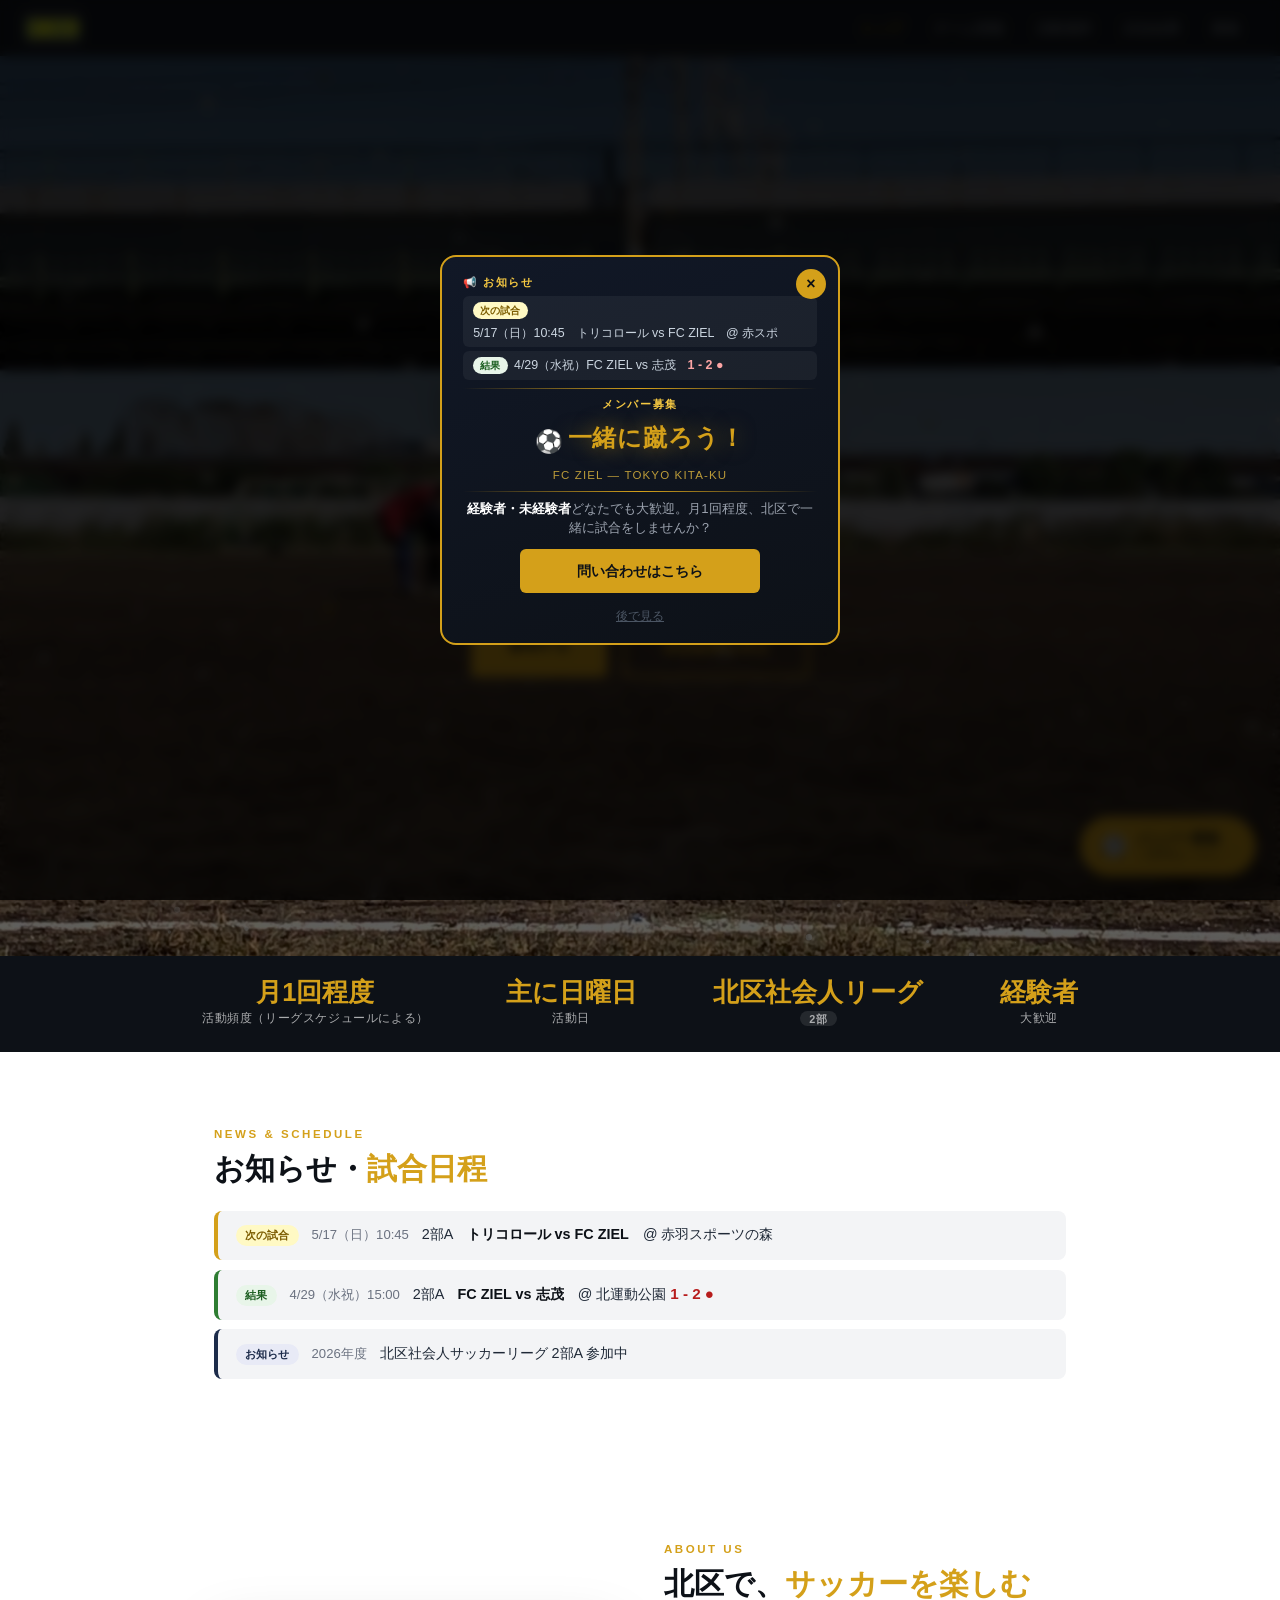
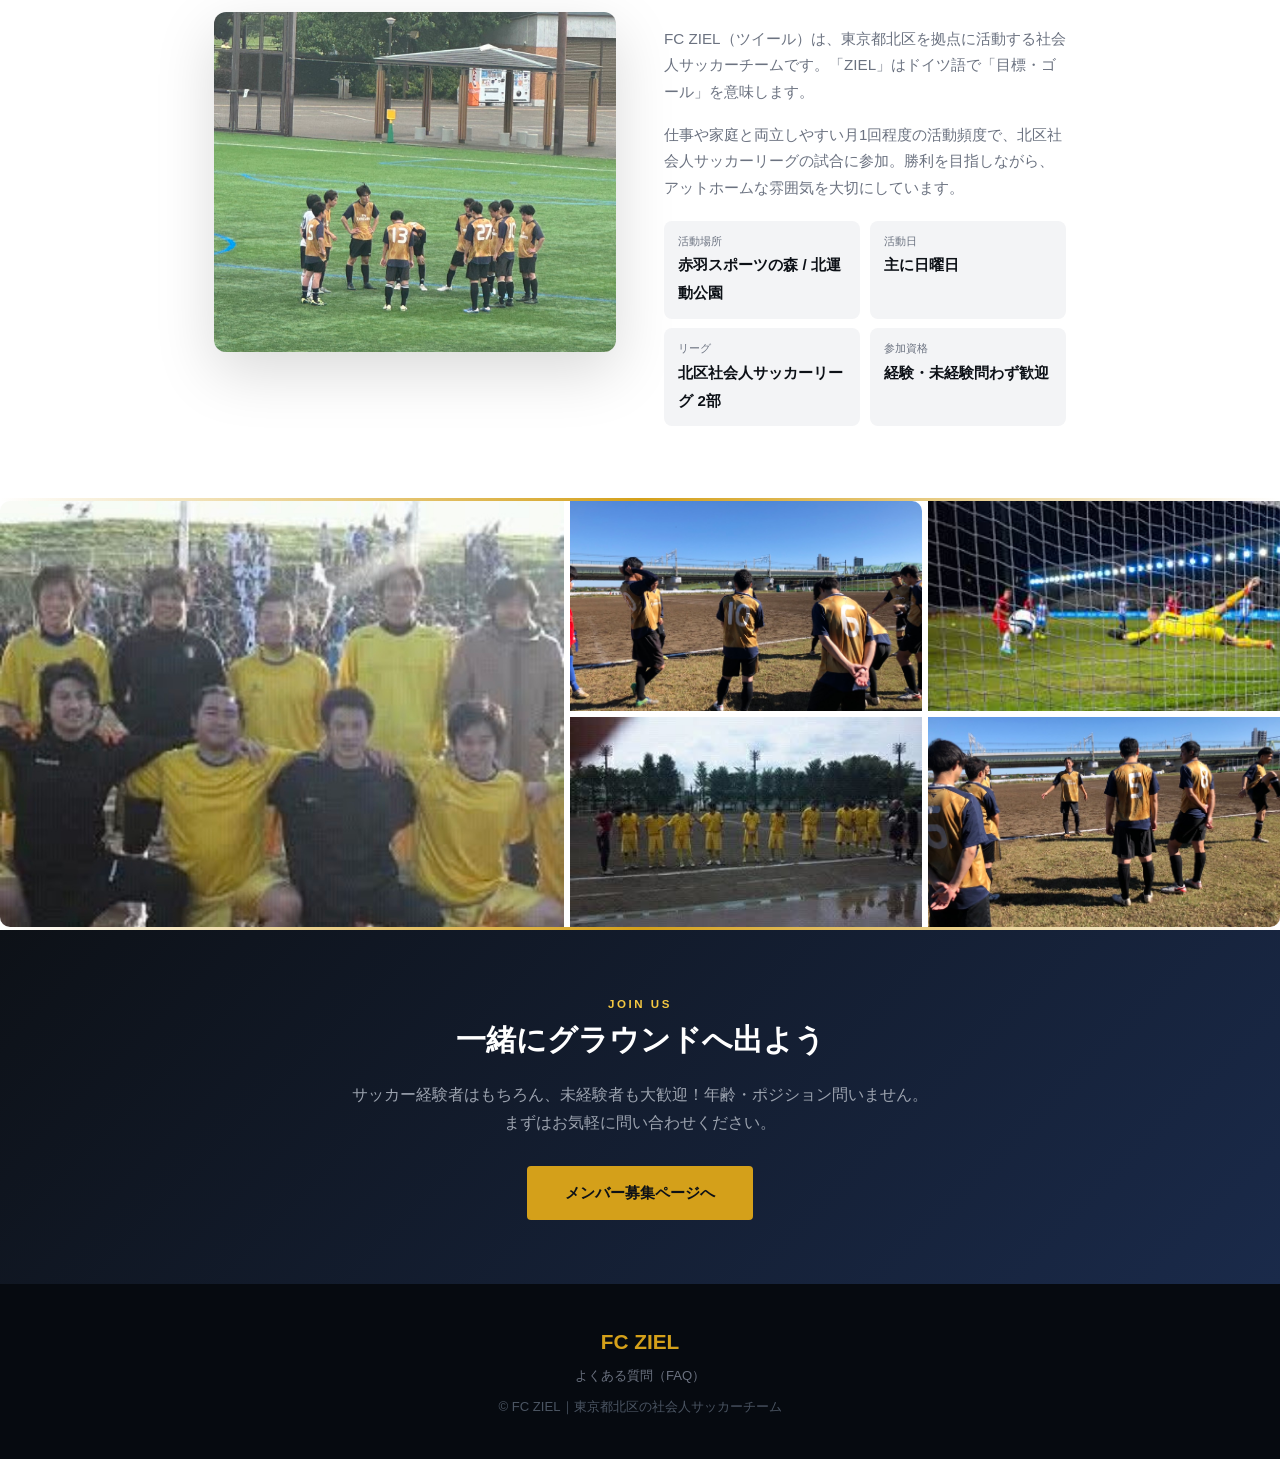
==== index.html @ bceff061 "a" ====
<!DOCTYPE html>
<html lang="ja">
<head>
  <meta charset="UTF-8">
  <meta name="viewport" content="width=device-width, initial-scale=1.0">
  <title>FC ZIEL（ツイール）｜東京都北区の社会人サッカーチーム</title>
  <meta name="description" content="東京都北区の社会人サッカーチームFC ZIEL（ツイール）。未経験者・初心者歓迎。北区社会人サッカーリーグ参加。赤羽・北区エリアで月1回程度（日曜）活動。メンバー随時募集中！">
  <meta name="keywords" content="社会人サッカー,北区,東京,FC ZIEL,ツイール,赤羽,サッカーチーム,メンバー募集,北区社会人リーグ,未経験者歓迎,初心者,サッカー北区">
  <meta property="og:title" content="FC ZIEL｜東京都北区の社会人サッカーチーム・メンバー募集">
  <meta property="og:description" content="未経験者・初心者歓迎！北区で月1回サッカー。見学だけでもOK。">
  <meta property="og:type" content="website">
  <link rel="icon" type="image/svg+xml" href="favicon.svg">
  <link rel="stylesheet" href="style.css">
  <script type="application/ld+json">
  {
    "@context": "https://schema.org",
    "@type": "SportsOrganization",
    "name": "FC ZIEL",
    "alternateName": "ツイール",
    "sport": "Soccer",
    "areaServed": { "@type": "Place", "name": "東京都北区" }
  }
  </script>
  <!-- Google Analytics -->
  <script async src="https://www.googletagmanager.com/gtag/js?id=G-9GGPW8HF98"></script>
  <script>
    window.dataLayer = window.dataLayer || [];
    function gtag(){dataLayer.push(arguments);}
    gtag('js', new Date());
    gtag('config', 'G-9GGPW8HF98');
  </script></head>
<body>

  <!-- Navigation -->
  <nav class="nav">
    <a href="index.html" class="nav-logo"><img src="images/IMG_0385.jpeg" alt="FC ZIEL"></a>
    <div class="nav-links">
      <a href="index.html" class="active">トップ</a>
      <a href="about.html">チーム情報</a>
      <a href="location.html">活動場所</a>
      <a href="results.html">試合結果</a>
      <a href="join.html">募集</a>
    </div>
  </nav>

  <!-- Hero -->
  <section class="hero" style="background-image: url('images/IMG_0833.jpeg')">
    <canvas id="starfield"></canvas>
    <div class="hero-body">
      <p class="hero-ja">TOKYO KITA-KU NO SOCCER CLUB</p>
      <h1 class="hero-en">FC ZIEL</h1>
      <p class="hero-tagline">東京都北区で試合をメインに活動する、<br>アットホームな社会人サッカーチーム</p>
      <span class="hero-badge">⚽ メンバー随時募集中</span>
      <div class="hero-btns">
        <a href="join.html" class="btn btn-gold">参加する</a>
        <a href="results.html" class="btn btn-outline">試合結果を見る</a>
      </div>
    </div>
  </section>

  <!-- Stats bar -->
  <div class="stats-bar">
    <div class="stat">
      <span class="stat-num">月1回程度</span>
      <span class="stat-label">活動頻度（リーグスケジュールによる）</span>
    </div>
    <div class="stat">
      <span class="stat-num">主に日曜日</span>
      <span class="stat-label">活動日</span>
    </div>
    <div class="stat">
      <span class="stat-num">北区社会人リーグ</span>
      <span class="stat-label"><span style="background:rgba(255,255,255,0.15);color:#fff;padding:0.1rem 0.6rem;border-radius:2rem;font-size:0.68rem;font-weight:700;letter-spacing:0.05em">2部</span></span>
    </div>
    <div class="stat">
      <span class="stat-num">経験者</span>
      <span class="stat-label">大歓迎</span>
    </div>
  </div>

  <!-- お知らせ -->
  <section>
    <div class="container">
      <span class="section-eyebrow">News &amp; Schedule</span>
      <h2 class="section-title">お知らせ・<span>試合日程</span></h2>
      <div class="news-list">
        <!-- NEWS_INSERT -->

        <!-- NEXT_MATCH_START -->
        <div class="news-item news-upcoming">
          <span class="news-tag tag-upcoming">次の試合</span>
          <span class="news-date">5/17（日）10:45</span>
          <span class="news-body">2部A　<strong>トリコロール vs FC ZIEL</strong>　@ 赤羽スポーツの森</span>
        </div>
        <!-- NEXT_MATCH_END -->

        <div class="news-item news-result">
          <span class="news-tag tag-result">結果</span>
          <span class="news-date">4/29（水祝）15:00</span>
          <span class="news-body">2部A　<strong>FC ZIEL vs 志茂</strong>　@ 北運動公園
            <span class="news-score loss">1 - 2 ●</span>
          </span>
        </div>

        <div class="news-item news-info">
          <span class="news-tag tag-info">お知らせ</span>
          <span class="news-date">2026年度</span>
          <span class="news-body">北区社会人サッカーリーグ 2部A 参加中</span>
        </div>

      </div>
    </div>
  </section>

  <!-- About -->
  <section>
    <div class="container">
      <div class="about-grid">
        <div class="about-img">
          <img src="images/IMG_0831.jpeg" alt="FC ZIELチームミーティング">
        </div>
        <div class="about-text">
          <span class="section-eyebrow">About Us</span>
          <h2 class="section-title">北区で、<span>サッカーを楽しむ</span></h2>
          <p>FC ZIEL（ツイール）は、東京都北区を拠点に活動する社会人サッカーチームです。「ZIEL」はドイツ語で「目標・ゴール」を意味します。</p>
          <p>仕事や家庭と両立しやすい月1回程度の活動頻度で、北区社会人サッカーリーグの試合に参加。勝利を目指しながら、アットホームな雰囲気を大切にしています。</p>
          <div class="detail-grid">
            <div class="detail-item">
              <em>活動場所</em>
              <strong>赤羽スポーツの森 / 北運動公園</strong>
            </div>
            <div class="detail-item">
              <em>活動日</em>
              <strong>主に日曜日</strong>
            </div>
            <div class="detail-item">
              <em>リーグ</em>
              <strong>北区社会人サッカーリーグ 2部</strong>
            </div>
            <div class="detail-item">
              <em>参加資格</em><strong>経験・未経験問わず歓迎</strong>
            </div>
          </div>
        </div>
      </div>
    </div>
  </section>

  <!-- Photo grid -->
  <div class="gold-line"></div>
  <div class="photo-grid">
    <img src="images/IMG_0383.jpeg"       class="photo-featured" alt="FC ZIELチーム集合写真">
    <img src="images/IMG_0834.jpeg"       alt="ウォームアップ">
    <img src="images/photo_goal.jpg"      alt="ゴールシーン">
    <img src="images/IMG_0382.jpeg"       alt="試合前の整列">
    <img src="images/IMG_0835.jpeg"       alt="チーム円陣">
  </div>
  <div class="gold-line"></div>

  <!-- Join CTA -->
  <div class="cta-banner">
    <span class="section-eyebrow">Join Us</span>
    <h2 class="section-title">一緒にグラウンドへ出よう</h2>
    <p>サッカー経験者はもちろん、未経験者も大歓迎！年齢・ポジション問いません。<br>まずはお気軽に問い合わせください。</p>
    <a href="join.html" class="btn btn-gold">メンバー募集ページへ</a>
  </div>

  <!-- Recruit Popup -->
  <div class="popup-overlay" id="recruitPopup">
    <div class="popup-modal">
      <button class="popup-close" onclick="closePopup()" aria-label="閉じる">×</button>

      <!-- お知らせ -->
      <div class="popup-section">
        <span class="popup-section-label">📢 お知らせ</span>
        <div class="popup-news">
          <!-- POPUP_UPCOMING_START -->
          <div class="popup-news-item">
            <span class="popup-news-tag tag-upcoming">次の試合</span>
            <span>5/17（日）10:45　トリコロール vs FC ZIEL　@ 赤スポ</span>
          </div>
          <!-- POPUP_UPCOMING_END -->
          <!-- POPUP_RESULT_START -->
          <div class="popup-news-item">
            <span class="popup-news-tag tag-result">結果</span>
            <span>4/29（水祝）FC ZIEL vs 志茂　<span class="loss">1 - 2 ●</span></span>
          </div>
          <!-- POPUP_RESULT_END -->
        </div>
      </div>

      <div class="popup-divider"></div>

      <!-- メンバー募集 -->
      <span class="popup-recruit-label">メンバー募集</span>
      <p class="popup-title-line"><span class="popup-ball">⚽</span><span class="popup-title">一緒に蹴ろう！</span></p>
      <p class="popup-sub">FC ZIEL — TOKYO KITA-KU</p>
      <div class="popup-divider"></div>
      <p class="popup-text"><strong>経験者・未経験者</strong>どなたでも大歓迎。月1回程度、北区で一緒に試合をしませんか？</p>
      <a href="join.html" class="popup-btn">問い合わせはこちら</a>
      <button class="popup-later" onclick="closePopup()">後で見る</button>
    </div>
  </div>

  <!-- Floating CTA -->
  <a href="join.html" class="float-cta">
    <span class="float-cta-icon">⚽</span>
    <div class="float-cta-inner">
      <span>メンバー募集</span>
      <small>ご質問はこちら →</small>
    </div>
  </a>

  <script src="stars.js"></script>
  <script>
    function closePopup() {
      document.getElementById('recruitPopup').classList.remove('active');
      sessionStorage.setItem('popupDone', '1');
    }
    window.addEventListener('DOMContentLoaded', function() {
      if (!sessionStorage.getItem('popupDone')) {
        setTimeout(function() {
          document.getElementById('recruitPopup').classList.add('active');
        }, 900);
      }
    });
  </script>
  <footer>
    <span class="footer-logo">FC ZIEL</span>
    <p style="margin-bottom:0.5rem"><a href="faq.html" style="color:#6B7280;text-decoration:none;font-size:0.82rem">よくある質問（FAQ）</a></p>
    <p>© FC ZIEL｜東京都北区の社会人サッカーチーム</p>
  </footer>

</body>
</html>
---- style.css ----
:root {
  --gold:    #D4A01A;
  --gold-lt: #F5C842;
  --dark:    #0D1117;
  --navy:    #1C2B4A;
  --gray:    #F3F4F6;
  --text:    #1F2937;
  --muted:   #6B7280;
  --white:   #FFFFFF;
}

*, *::before, *::after { box-sizing: border-box; margin: 0; padding: 0; }

html { scroll-behavior: smooth; }

body {
  font-family: "Hiragino Kaku Gothic ProN", "Meiryo", "Yu Gothic", sans-serif;
  color: var(--text);
  background: var(--white);
  line-height: 1.75;
}

/* ── Navigation ── */
.nav {
  position: sticky; top: 0; z-index: 200;
  background: rgba(13,17,23,0.96);
  backdrop-filter: blur(10px);
  display: flex; align-items: center; justify-content: space-between;
  padding: 0 1.5rem; height: 56px;
}
.nav-logo {
  color: var(--gold); font-size: 1.25rem; font-weight: 900;
  letter-spacing: 0.06em; text-decoration: none;
  display: flex; align-items: center;
}
.nav-logo img {
  height: 36px; width: auto; border-radius: 4px;
  display: block; object-fit: contain;
}
.nav-links { display: flex; }
.nav-links a {
  color: #9CA3AF; text-decoration: none;
  padding: 0 1rem; font-size: 0.88rem; line-height: 56px;
  transition: color 0.2s;
}
.nav-links a:hover,
.nav-links a.active { color: var(--gold); }

/* ── Hero (full) ── */
.hero {
  position: relative;
  background-size: cover; background-position: center;
  min-height: 100vh;
  display: flex; align-items: center; justify-content: center; text-align: center;
  padding: 3rem 1.5rem 4rem;
}
.hero::before {
  content: ""; position: absolute; inset: 0;
  background: linear-gradient(180deg, rgba(0,0,0,0.55) 0%, rgba(0,0,0,0.35) 60%, rgba(0,0,0,0.65) 100%);
}
.hero-body { position: relative; z-index: 1; }
.hero-en {
  font-size: 5.5rem; font-weight: 900; color: var(--gold);
  letter-spacing: 0.1em; line-height: 1;
  text-shadow: 0 4px 32px rgba(0,0,0,0.6);
}
.hero-ja {
  font-size: 0.9rem; color: rgba(255,255,255,0.8);
  letter-spacing: 0.25em; margin: 0.5rem 0 1rem;
}
.hero-tagline {
  font-size: 1.25rem; color: #fff;
  max-width: 480px; margin: 0 auto 1.8rem;
  text-shadow: 0 2px 8px rgba(0,0,0,0.5);
}
.hero-badge {
  display: inline-block; background: var(--gold); color: var(--dark);
  font-weight: 700; padding: 0.45rem 1.6rem;
  border-radius: 2rem; font-size: 0.9rem;
}
.hero-btns { margin-top: 1.5rem; display: flex; gap: 1rem; justify-content: center; flex-wrap: wrap; }

/* ── Hero (small — inner pages) ── */
.hero-sm {
  min-height: 38vh; padding-top: 2rem;
}
.hero-sm .hero-en { font-size: 2.8rem; }
.hero-sm .hero-tagline { font-size: 0.95rem; }

/* ── Stats bar ── */
.stats-bar {
  background: var(--dark); color: #fff;
  display: flex; flex-wrap: wrap; justify-content: center;
}
.stat { padding: 1.4rem 2.4rem; text-align: center; }
.stat-num { font-size: 1.6rem; font-weight: 900; color: var(--gold); display: block; line-height: 1.1; }
.stat-label { font-size: 0.75rem; opacity: 0.65; letter-spacing: 0.05em; margin-top: 0.1rem; display: block; }
.stat-label-gold { color: var(--gold); opacity: 1; }

/* ── Layout ── */
.container { max-width: 900px; margin: 0 auto; padding: 0 1.5rem; }
section { padding: 4.5rem 0; }

/* ── Section labels ── */
.section-eyebrow {
  font-size: 0.72rem; letter-spacing: 0.22em; text-transform: uppercase;
  color: var(--gold); font-weight: 700; display: block; margin-bottom: 0.4rem;
}
.section-title {
  font-size: 1.9rem; font-weight: 900; color: var(--dark);
  line-height: 1.2; margin-bottom: 1.5rem;
}
.section-title span { color: var(--gold); }

/* ── About split ── */
.about-grid { display: grid; grid-template-columns: 1fr 1fr; gap: 3rem; align-items: center; }
.about-img { border-radius: 12px; overflow: hidden; box-shadow: 0 20px 60px rgba(0,0,0,0.15); }
.about-img img { width: 100%; height: 340px; object-fit: cover; display: block; }
.about-text p { color: var(--muted); margin-bottom: 1rem; font-size: 0.95rem; }

.detail-grid { display: grid; grid-template-columns: 1fr 1fr; gap: 0.6rem; margin-top: 1.2rem; }
.detail-item {
  background: var(--gray); padding: 0.7rem 0.9rem; border-radius: 8px;
}
.detail-item em { font-style: normal; font-size: 0.7rem; color: var(--muted); display: block; }
.detail-item strong { font-size: 0.95rem; color: var(--dark); }

/* ── Photo strip ── */
.photo-strip { display: grid; grid-template-columns: repeat(3, 1fr); gap: 6px; }
.photo-strip img { width: 100%; height: 230px; object-fit: cover; display: block; }
.photo-strip img:first-child { border-radius: 10px 0 0 10px; }
.photo-strip img:last-child  { border-radius: 0 10px 10px 0; }

/* ── Photo grid (featured layout) ── */
.photo-grid {
  display: grid;
  grid-template-columns: 1.6fr 1fr 1fr;
  grid-template-rows: 210px 210px;
  gap: 6px;
}
.photo-grid img { width: 100%; height: 100%; object-fit: cover; display: block; }
.photo-grid .photo-featured { grid-row: 1 / 3; border-radius: 10px 0 0 10px; }
.photo-grid img:nth-child(2) { border-radius: 0 10px 0 0; }
.photo-grid img:nth-child(4) { border-radius: 0; }
.photo-grid img:nth-child(3) { border-radius: 0 0 0 0; }
.photo-grid img:last-child   { border-radius: 0 0 10px 0; }

@media (max-width:640px) {
  .photo-grid { grid-template-columns: 1fr 1fr; grid-template-rows: 150px 150px 150px; }
  .photo-grid .photo-featured { grid-row: auto; border-radius: 10px 0 0 0; }
  .photo-grid img:nth-child(2) { border-radius: 0 10px 0 0; }
  .photo-grid img:nth-child(3) { border-radius: 0; }
  .photo-grid img:nth-child(4) { border-radius: 0 0 0 10px; }
  .photo-grid img:last-child   { border-radius: 0 0 10px 0; }
}

/* ── Dark section ── */
.section-dark { background: var(--dark); }
.section-dark .section-eyebrow { color: var(--gold-lt); }
.section-dark .section-title  { color: #fff; }
.section-dark p { color: #9CA3AF; }

/* ── Cards ── */
.cards { display: grid; grid-template-columns: repeat(auto-fit, minmax(230px, 1fr)); gap: 1rem; }
.card {
  background: var(--gray); border-radius: 10px; padding: 1.4rem 1.5rem;
  border-top: 3px solid var(--gold);
}
.card h3 { font-size: 1rem; color: var(--dark); margin-bottom: 0.5rem; }
.card p  { font-size: 0.9rem; color: var(--muted); }

.card-dark { background: #1a2232; border-color: var(--gold); }
.card-dark h3 { color: var(--gold); }
.card-dark p  { color: #9CA3AF; }

/* ── Buttons ── */
.btn {
  display: inline-block; font-weight: 700; text-decoration: none;
  padding: 0.85rem 2.4rem; border-radius: 4px; font-size: 0.95rem;
  transition: all 0.2s; cursor: pointer;
}
.btn-gold { background: var(--gold); color: var(--dark); }
.btn-gold:hover { background: var(--gold-lt); transform: translateY(-1px); }
.btn-outline { border: 2px solid var(--gold); color: var(--gold); background: transparent; }
.btn-outline:hover { background: var(--gold); color: var(--dark); }
.btn-block { display: block; text-align: center; max-width: 280px; margin: 1.5rem auto 0; }

/* ── Checklist ── */
.checklist { list-style: none; }
.checklist li {
  padding: 0.65rem 0 0.65rem 2rem; position: relative;
  font-size: 0.95rem; border-bottom: 1px solid #E5E7EB; color: var(--text);
}
.checklist li:last-child { border-bottom: none; }
.checklist li::before { content: "✔"; color: var(--gold); font-weight: 900; position: absolute; left: 0; }

/* ── Match record table (試合記録) ── */
.match-table { width: 100%; border-collapse: collapse; margin-bottom: 1.5rem; }
.match-table th {
  background: var(--dark); color: var(--gold);
  padding: 0.7rem 0.8rem; font-size: 0.8rem; text-align: center;
}
.match-table td {
  padding: 0.7rem 0.8rem; border-bottom: 1px solid #E5E7EB;
  text-align: center; font-size: 0.88rem;
}
.match-table td:nth-child(2) { text-align: left; font-weight: 600; }
.match-table td:nth-child(3) { text-align: left; color: var(--muted); font-size: 0.82rem; }
.match-table tr:nth-child(even) td { background: var(--gray); }
.match-table .result-win  td { border-left: 4px solid #2E7D32; }
.match-table .result-loss td { border-left: 4px solid #C62828; }
.match-table .result-draw td { border-left: 4px solid #E65100; }
.match-table .result-upcoming td { border-left: 4px solid var(--gold); color: var(--muted); }
.match-score { font-weight: 700; font-size: 1rem; letter-spacing: 0.05em; }
.match-score.win  { color: #1B5E20; }
.match-score.loss { color: #C62828; }
.match-score.draw { color: #E65100; }
.match-badge {
  display: inline-block; font-size: 0.68rem; font-weight: 700;
  padding: 0.15rem 0.55rem; border-radius: 2rem;
}
.badge-win      { background: #E8F5E9; color: #1B5E20; }
.badge-loss     { background: #FFEBEE; color: #C62828; }
.badge-draw     { background: #FFF3E0; color: #E65100; }
.badge-upcoming { background: #FFF9C4; color: #7c5c00; }
.badge-up   { background: #E8F5E9; color: #1B5E20; }
.badge-down { background: #FFEBEE; color: #C62828; }

.season-block { margin-bottom: 3rem; }
.season-header {
  display: flex; align-items: center; gap: 1rem;
  margin-bottom: 1.2rem; padding-bottom: 0.5rem;
  border-bottom: 2px solid var(--gold);
}
.season-year {
  font-size: 1.4rem; font-weight: 900; color: var(--dark);
}
.season-league { font-size: 0.82rem; color: var(--muted); }
.season-stats {
  display: flex; gap: 1rem; margin-left: auto; flex-wrap: wrap;
}
.season-stat { text-align: center; }
.season-stat .s-num { font-size: 1.1rem; font-weight: 700; color: var(--gold); display: block; }
.season-stat .s-lbl { font-size: 0.68rem; color: var(--muted); }

@media (max-width: 640px) {
  .match-table td:nth-child(3) { display: none; }
  .season-stats { display: none; }
}

/* ── Results table ── */
.result-table { width: 100%; border-collapse: collapse; border-radius: 10px; overflow: hidden; }
.result-table th {
  background: var(--dark); color: var(--gold);
  padding: 0.85rem 0.8rem; font-size: 0.82rem; text-align: center;
}
.result-table td {
  padding: 0.85rem 0.8rem; text-align: center;
  border-bottom: 1px solid #E5E7EB; font-size: 0.9rem;
}
.result-table td:first-child { text-align: left; font-weight: 700; }
.result-table tr:nth-child(even) td { background: var(--gray); }
.result-table .top-row td { background: #FFF3CD !important; font-weight: 600; }

/* ── Map ── */
.map-wrap { margin-bottom: 2.5rem; }
.map-place-name {
  font-size: 1.1rem; font-weight: 700; color: var(--dark);
  margin-bottom: 0.2rem; display: flex; align-items: center; gap: 0.5rem;
}
.map-addr { font-size: 0.85rem; color: var(--muted); margin-bottom: 0.6rem; }
.map-wrap iframe { width: 100%; height: 300px; border: 0; border-radius: 10px; display: block; }
.map-link { display: inline-block; margin-top: 0.5rem; font-size: 0.85rem; color: var(--gold); text-decoration: none; }
.map-link:hover { text-decoration: underline; }

/* ── Note ── */
.note {
  background: #FFF9C4; border-left: 4px solid #D4A01A;
  padding: 0.8rem 1rem; font-size: 0.87rem; border-radius: 0 6px 6px 0;
  margin-top: 1.2rem; color: #5c4700;
}

/* ── CTA banner ── */
.cta-banner {
  background: linear-gradient(135deg, var(--dark) 0%, #1a2a4a 100%);
  text-align: center; padding: 4rem 1.5rem;
}
.cta-banner .section-eyebrow { color: var(--gold-lt); }
.cta-banner .section-title   { color: #fff; }
.cta-banner p { color: #9CA3AF; margin-bottom: 1.8rem; }

/* ── Footer ── */
footer {
  background: #060a10; color: #4B5563;
  text-align: center; padding: 2.5rem 1.5rem; font-size: 0.82rem;
}
.footer-logo { color: var(--gold); font-size: 1.3rem; font-weight: 900; display: block; margin-bottom: 0.3rem; }

/* ── Divider ── */
.gold-line { height: 3px; background: linear-gradient(90deg, transparent, var(--gold), transparent); }

/* ── Recruit Popup ── */
.popup-overlay {
  position: fixed; inset: 0; z-index: 20000;
  background: rgba(0,0,0,0.78);
  backdrop-filter: blur(6px);
  display: flex; align-items: center; justify-content: center;
  opacity: 0; visibility: hidden;
  transition: opacity 0.45s, visibility 0.45s;
}
.popup-overlay.active { opacity: 1; visibility: visible; }

.popup-modal {
  background: linear-gradient(160deg, #111827 0%, #0d1117 100%);
  border: 2px solid var(--gold);
  border-radius: 16px;
  padding: 1rem 1.3rem 0.9rem;
  max-width: 400px; width: 92%;
  text-align: center; position: relative;
  transform: scale(0.75) translateY(40px);
  transition: transform 0.5s cubic-bezier(0.175,0.885,0.32,1.275);
}
.popup-overlay.active .popup-modal {
  transform: scale(1) translateY(0);
  animation: popupGlow 2.8s 0.6s infinite;
}
@keyframes popupGlow {
  0%,100% { box-shadow: 0 0 40px rgba(212,160,26,0.25), 0 24px 60px rgba(0,0,0,0.6); }
  50%      { box-shadow: 0 0 90px rgba(212,160,26,0.55), 0 24px 60px rgba(0,0,0,0.6); }
}

.popup-close {
  position: absolute; top: 0.75rem; right: 0.75rem;
  background: var(--gold); color: var(--dark);
  border: none; cursor: pointer; font-weight: 900;
  width: 30px; height: 30px; border-radius: 50%;
  font-size: 1rem; line-height: 1;
  display: flex; align-items: center; justify-content: center;
  transition: background 0.2s, transform 0.2s;
  flex-shrink: 0;
}
.popup-close:hover { background: var(--gold-lt); transform: scale(1.15); }

.popup-ball {
  font-size: 1.4rem; display: inline; margin-right: 0.3rem;
  animation: popBounce 1.2s ease-in-out infinite;
  vertical-align: middle;
}
@keyframes popBounce {
  0%,100% { transform: translateY(0) scale(1); }
  50%      { transform: translateY(-8px) scale(1.08); }
}

.popup-title {
  font-size: 1.5rem; font-weight: 900; color: var(--gold);
  letter-spacing: 0.04em; margin-bottom: 0.1rem; display: inline;
  text-shadow: 0 0 20px rgba(212,160,26,0.5);
}
.popup-title-line { margin-bottom: 0.2rem; }
.popup-sub {
  font-size: 0.72rem; color: var(--gold-lt); letter-spacing: 0.1em;
  margin-bottom: 0.4rem; opacity: 0.75;
}
.popup-divider {
  height: 1px; background: linear-gradient(90deg,transparent,var(--gold),transparent);
  margin: 0.4rem 0;
}
.popup-text { color: #9CA3AF; font-size: 0.82rem; line-height: 1.5; margin-bottom: 0.7rem; }
.popup-text strong { color: #fff; }

.popup-btn {
  display: block; width: 100%; max-width: 240px;
  margin: 0 auto 0.5rem; padding: 0.6rem;
  background: var(--gold); color: var(--dark);
  font-weight: 700; border-radius: 6px;
  text-decoration: none; font-size: 0.88rem;
  transition: background 0.2s, transform 0.15s;
}
.popup-btn:hover { background: var(--gold-lt); transform: translateY(-2px); }

.popup-later {
  color: #4B5563; font-size: 0.72rem;
  cursor: pointer; text-decoration: underline;
  background: none; border: none; font-family: inherit;
  transition: color 0.2s;
}
.popup-later:hover { color: #9CA3AF; }

/* ── Popup お知らせセクション ── */
.popup-section { text-align: left; margin-bottom: 0.5rem; }
.popup-section-label {
  font-size: 0.68rem; font-weight: 700; color: var(--gold-lt);
  letter-spacing: 0.15em; text-transform: uppercase;
  display: block; margin-bottom: 0.3rem;
}
.popup-news { display: flex; flex-direction: column; gap: 0.25rem; }
.popup-news-item {
  background: rgba(255,255,255,0.05);
  border-radius: 6px; padding: 0.35rem 0.65rem;
  font-size: 0.78rem; color: #CBD5E0;
  display: flex; align-items: center; gap: 0.4rem; flex-wrap: wrap;
  line-height: 1.35;
}
.popup-news-tag {
  font-size: 0.62rem; font-weight: 700;
  padding: 0.1rem 0.45rem; border-radius: 2rem;
  white-space: nowrap; flex-shrink: 0;
}
.popup-news-item .loss { color: #FCA5A5; font-weight: 700; }
.popup-recruit-label {
  font-size: 0.68rem; font-weight: 700; color: var(--gold-lt);
  letter-spacing: 0.15em; text-transform: uppercase;
  display: block; margin-bottom: 0.2rem;
}

@media (max-width: 375px) {
  .popup-title { font-size: 1.4rem; }
  .popup-modal { padding: 1.2rem 1.2rem 1rem; }
}

/* ── Google Form embed ── */
.gform-wrap {
  border-radius: 12px; overflow: hidden;
  box-shadow: 0 4px 24px rgba(0,0,0,0.08);
  background: #fff; margin-top: 1rem;
}
.gform-wrap iframe {
  width: 100%; min-height: 620px;
  border: none; display: block;
}

/* ── News list ── */
.news-list { display: flex; flex-direction: column; gap: 0.6rem; margin-bottom: 1rem; }

.news-item {
  display: flex; align-items: baseline; gap: 0.8rem; flex-wrap: wrap;
  padding: 0.85rem 1.1rem; border-radius: 8px;
  border-left: 4px solid transparent; background: var(--gray);
  font-size: 0.9rem; line-height: 1.5;
}
.news-item.news-result   { border-color: #2E7D32; }
.news-item.news-upcoming { border-color: var(--gold); }
.news-item.news-info     { border-color: #1C2B4A; }

.news-tag {
  font-size: 0.7rem; font-weight: 700; padding: 0.15rem 0.6rem;
  border-radius: 2rem; white-space: nowrap; flex-shrink: 0;
}
.tag-result   { background: #E8F5E9; color: #1B5E20; }
.tag-upcoming { background: #FFF9C4; color: #7c5c00; }
.tag-info     { background: #E8EAF6; color: #1C2B4A; }

.news-date {
  font-size: 0.82rem; color: var(--muted);
  white-space: nowrap; flex-shrink: 0; font-variant-numeric: tabular-nums;
}
.news-body { color: var(--text); flex: 1; }
.news-body strong { color: var(--dark); }
.news-score {
  font-weight: 700; font-size: 0.95rem; color: var(--dark);
  white-space: nowrap;
}
.news-score.win  { color: #1B5E20; }
.news-score.loss { color: #B71C1C; }
.news-score.draw { color: #E65100; }

@media (max-width: 480px) {
  .news-item { gap: 0.5rem; padding: 0.75rem 0.9rem; }
  .news-date { font-size: 0.75rem; }
  .news-body { font-size: 0.85rem; }
}

/* ── Starfield canvas ── */
#starfield {
  position: absolute; inset: 0;
  width: 100%; height: 100%;
  z-index: 1; pointer-events: none;
}
.hero::before { z-index: 2; }
.hero-body    { z-index: 3; }

/* ── Floating CTA ── */
.float-cta {
  position: fixed; bottom: 1.5rem; right: 1.5rem; z-index: 9999;
  background: var(--gold); color: var(--dark);
  padding: 0.85rem 1.3rem; border-radius: 50px;
  font-weight: 700; text-decoration: none;
  display: flex; align-items: center; gap: 0.6rem;
  box-shadow: 0 6px 24px rgba(0,0,0,0.35);
  transform: translateX(150%);
  animation: ctaSlideIn 0.6s 1.5s cubic-bezier(0.175,0.885,0.32,1.275) forwards;
  transition: box-shadow 0.2s, transform 0.2s;
}
.float-cta:hover {
  box-shadow: 0 10px 36px rgba(212,160,26,0.6);
  transform: translateY(-3px);
}
.float-cta-icon { font-size: 1.3rem; line-height: 1; }
.float-cta-inner { display: flex; flex-direction: column; line-height: 1.3; }
.float-cta-inner span { font-size: 0.85rem; }
.float-cta-inner small { font-size: 0.72rem; opacity: 0.8; font-weight: 400; }
@keyframes ctaSlideIn {
  to { transform: translateX(0); }
}
@media (max-width: 640px) {
  .float-cta { bottom: 1rem; right: 1rem; padding: 0.7rem 1rem; }
  .float-cta-inner small { display: none; }
}

/* ── Responsive ── */
@media (max-width: 640px) {
  /* Nav */
  .nav { padding: 0 0.8rem; }
  .nav-logo { font-size: 1rem; }
  .nav-links { overflow-x: auto; flex-wrap: nowrap; -webkit-overflow-scrolling: touch; }
  .nav-links a { white-space: nowrap; padding: 0 0.55rem; font-size: 0.78rem; }

  /* Hero */
  .hero-en      { font-size: 2.8rem; letter-spacing: 0.06em; }
  .hero-tagline { font-size: 0.92rem; padding: 0 0.5rem; }
  .hero-ja      { font-size: 0.78rem; letter-spacing: 0.12em; overflow: hidden; text-overflow: ellipsis; white-space: nowrap; max-width: 100%; }
  .hero-btns    { flex-direction: column; align-items: center; gap: 0.7rem; }
  .hero-btns .btn { width: 100%; max-width: 220px; text-align: center; }
  .hero-sm .hero-en { font-size: 2rem; }

  /* Stats bar: 2列×2行 */
  .stats-bar { display: grid; grid-template-columns: 1fr 1fr; }
  .stat { padding: 1rem 0.6rem; }
  .stat-num { font-size: 1.1rem; }
  .stat-label { font-size: 0.68rem; }

  /* Layout */
  .about-grid { grid-template-columns: 1fr; }
  .about-img img { height: 240px; }
  .photo-strip { grid-template-columns: 1fr 1fr; }
  .photo-strip img:nth-child(3) { display: none; }
  .photo-strip img { height: 160px; }
  .photo-strip img:first-child { border-radius: 10px 0 0 10px; }
  .photo-strip img:nth-child(2) { border-radius: 0 10px 10px 0; }
  .detail-grid { grid-template-columns: 1fr 1fr; }
}

/* iPhone SE / 小型スマホ（375px以下） */
@media (max-width: 375px) {
  .nav-logo { font-size: 0.9rem; }
  .nav-links a { padding: 0 0.4rem; font-size: 0.72rem; }

  .hero { padding: 2rem 1rem 3rem; }
  .hero-en { font-size: 2.2rem; letter-spacing: 0.04em; }
  .hero-ja { font-size: 0.68rem; letter-spacing: 0.08em; }
  .hero-tagline { font-size: 0.82rem; }
  .hero-badge { font-size: 0.78rem; padding: 0.35rem 1rem; }
  .hero-sm .hero-en { font-size: 1.7rem; }

  .stat-num { font-size: 0.95rem; }
  .stat-label { font-size: 0.62rem; }

  .section-title { font-size: 1.4rem; }
  .detail-grid { grid-template-columns: 1fr; }
  .info-grid { grid-template-columns: 1fr 1fr; }

  .btn { padding: 0.7rem 1.4rem; font-size: 0.85rem; }
}
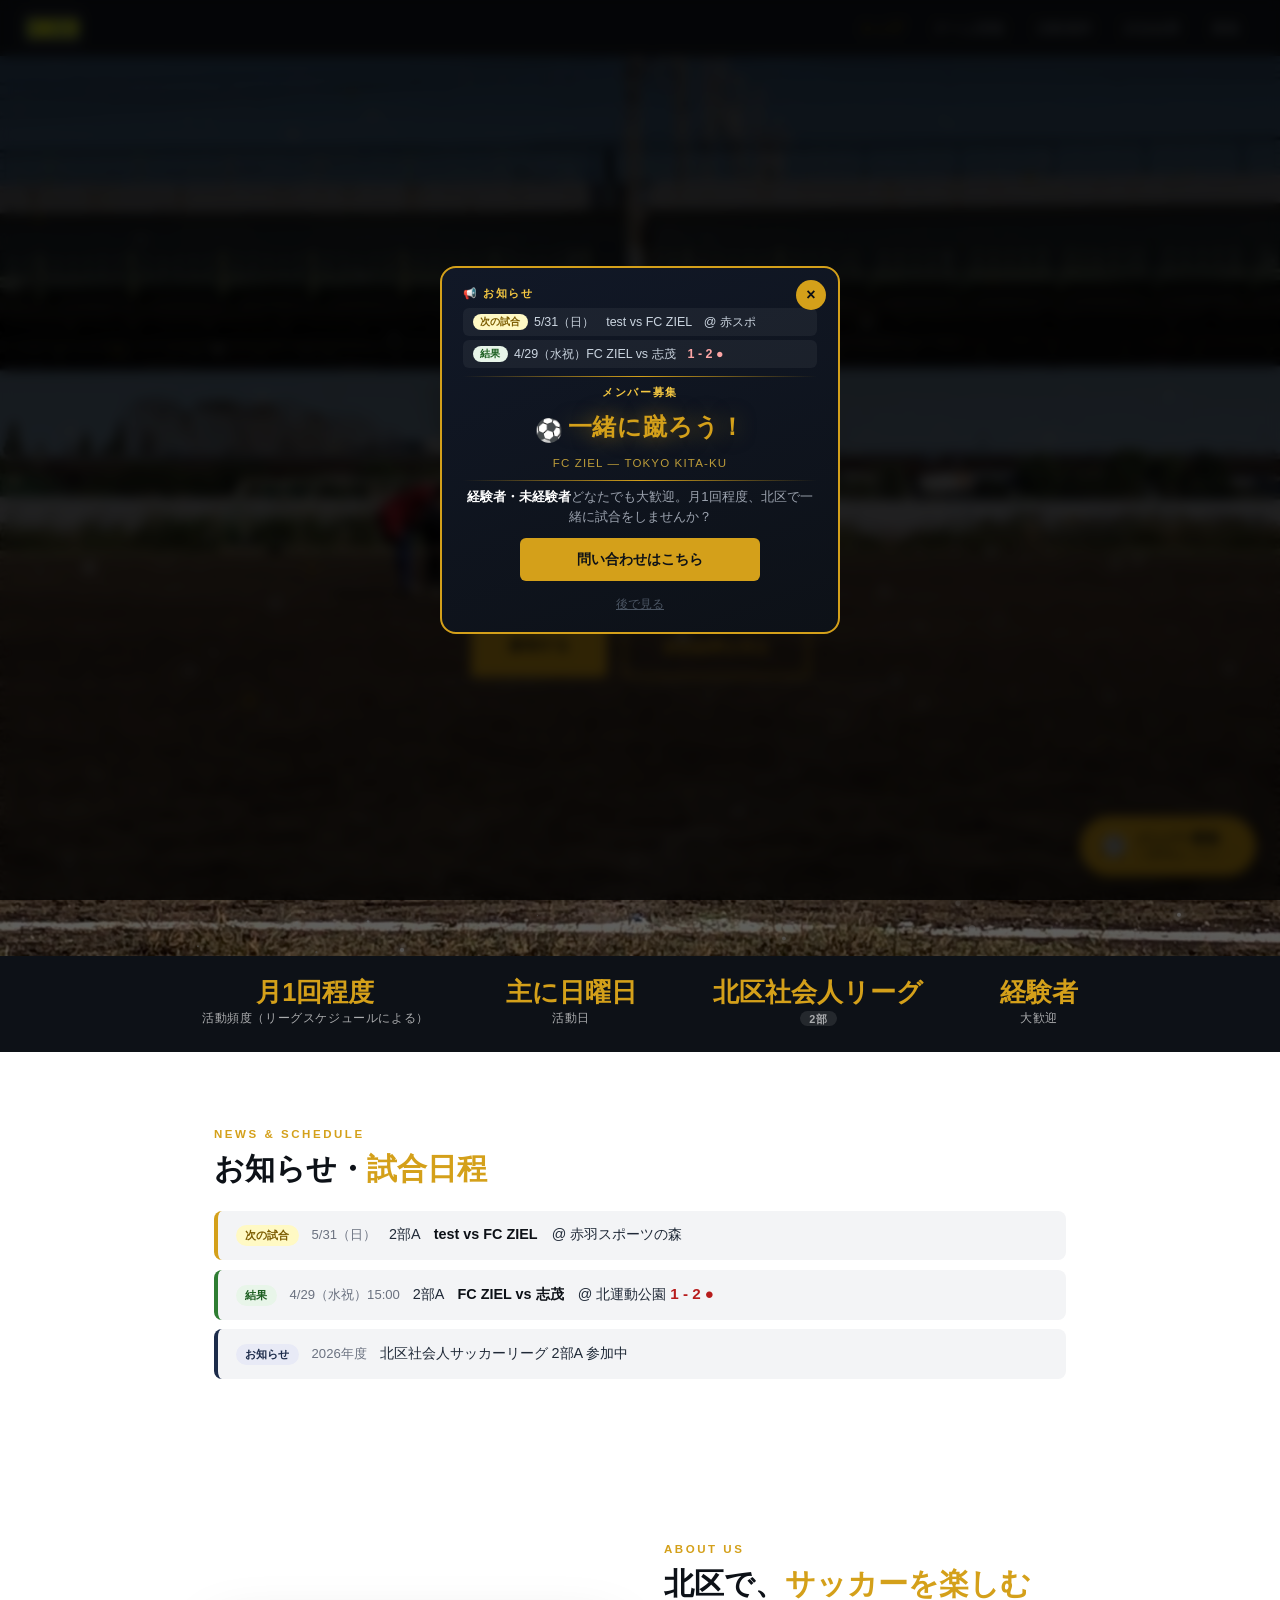
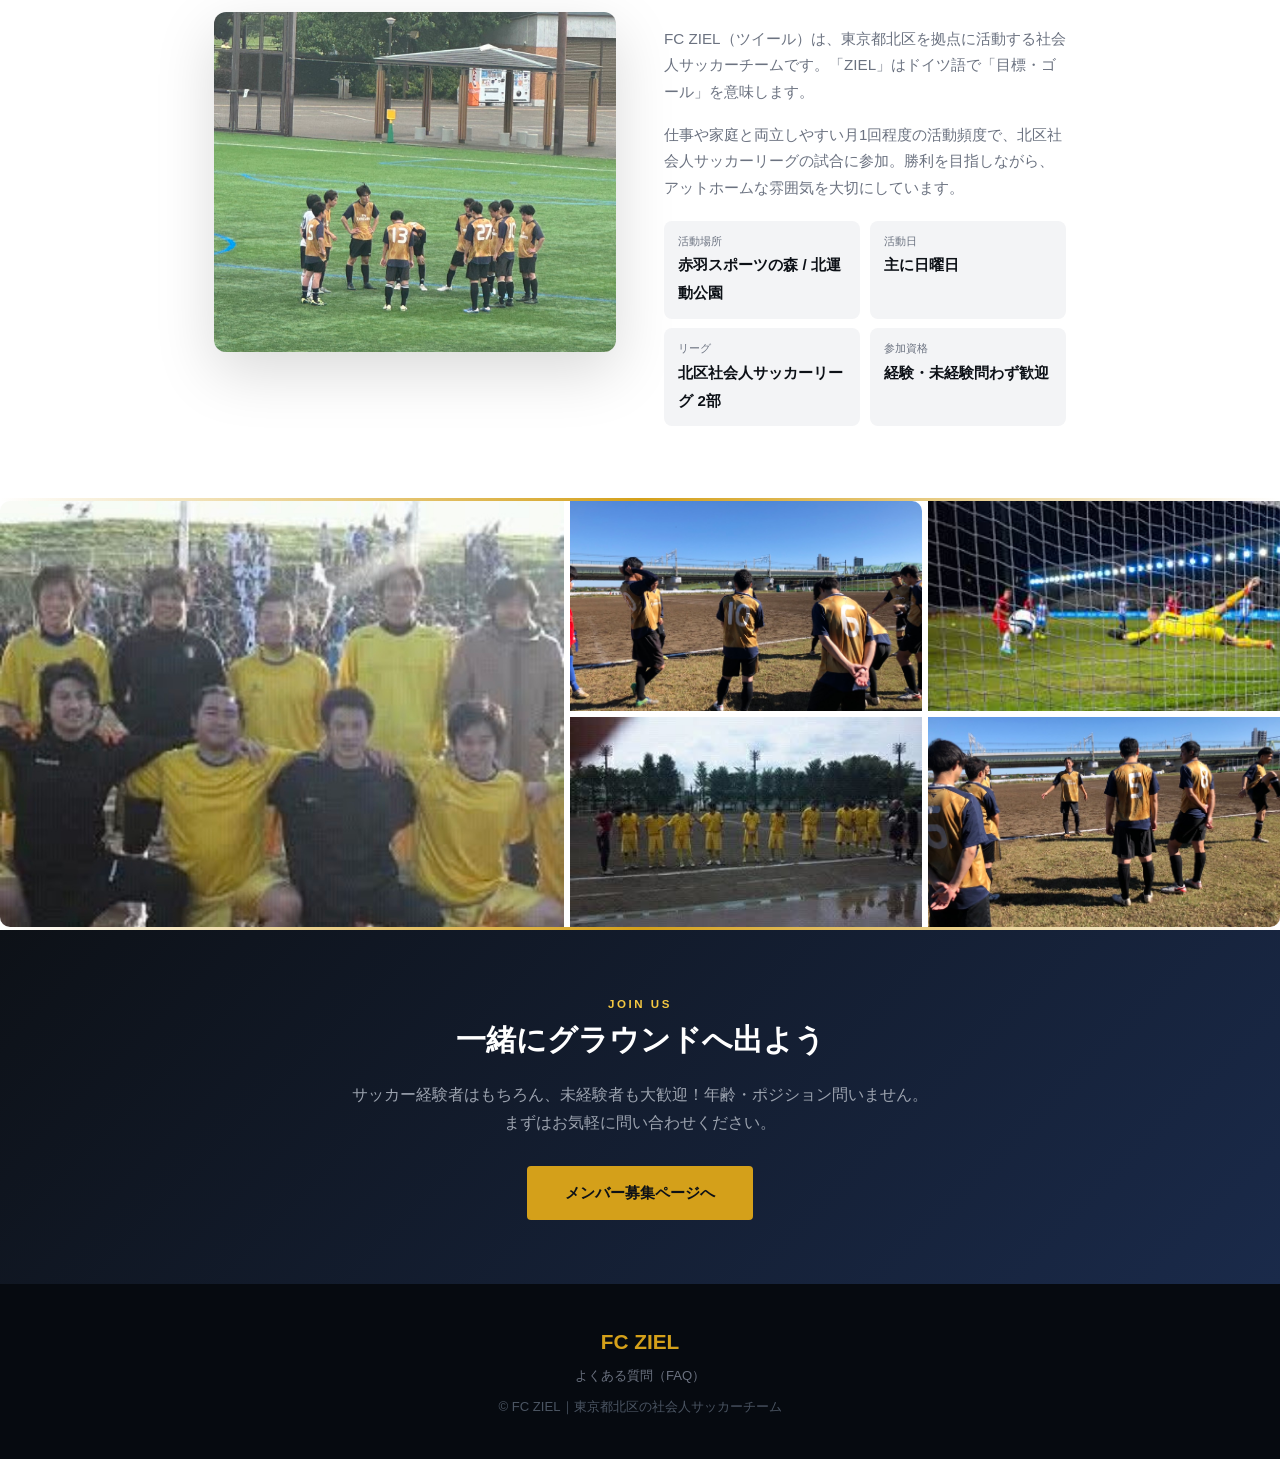
==== commit bf4a643f: "次の試合更新: 5/31（日） vs test" ====
--- a/index.html
+++ b/index.html
@@ -86,13 +86,13 @@
       <div class="news-list">
         <!-- NEWS_INSERT -->
 
-        <!-- NEXT_MATCH_START -->
-        <div class="news-item news-upcoming">
-          <span class="news-tag tag-upcoming">次の試合</span>
-          <span class="news-date">5/17（日）10:45</span>
-          <span class="news-body">2部A　<strong>トリコロール vs FC ZIEL</strong>　@ 赤羽スポーツの森</span>
-        </div>
-        <!-- NEXT_MATCH_END -->
+                <!-- NEXT_MATCH_START -->
+          <div class="news-item news-upcoming">
+            <span class="news-tag tag-upcoming">次の試合</span>
+            <span class="news-date">5/31（日）</span>
+            <span class="news-body">2部A　<strong>test vs FC ZIEL</strong>　@ 赤羽スポーツの森</span>
+          </div>
+          <!-- NEXT_MATCH_END -->
 
         <div class="news-item news-result">
           <span class="news-tag tag-result">結果</span>
@@ -174,12 +174,12 @@
       <div class="popup-section">
         <span class="popup-section-label">📢 お知らせ</span>
         <div class="popup-news">
-          <!-- POPUP_UPCOMING_START -->
-          <div class="popup-news-item">
-            <span class="popup-news-tag tag-upcoming">次の試合</span>
-            <span>5/17（日）10:45　トリコロール vs FC ZIEL　@ 赤スポ</span>
-          </div>
-          <!-- POPUP_UPCOMING_END -->
+                    <!-- POPUP_UPCOMING_START -->
+            <div class="popup-news-item">
+              <span class="popup-news-tag tag-upcoming">次の試合</span>
+              <span>5/31（日）　test vs FC ZIEL　@ 赤スポ</span>
+            </div>
+            <!-- POPUP_UPCOMING_END -->
           <!-- POPUP_RESULT_START -->
           <div class="popup-news-item">
             <span class="popup-news-tag tag-result">結果</span>
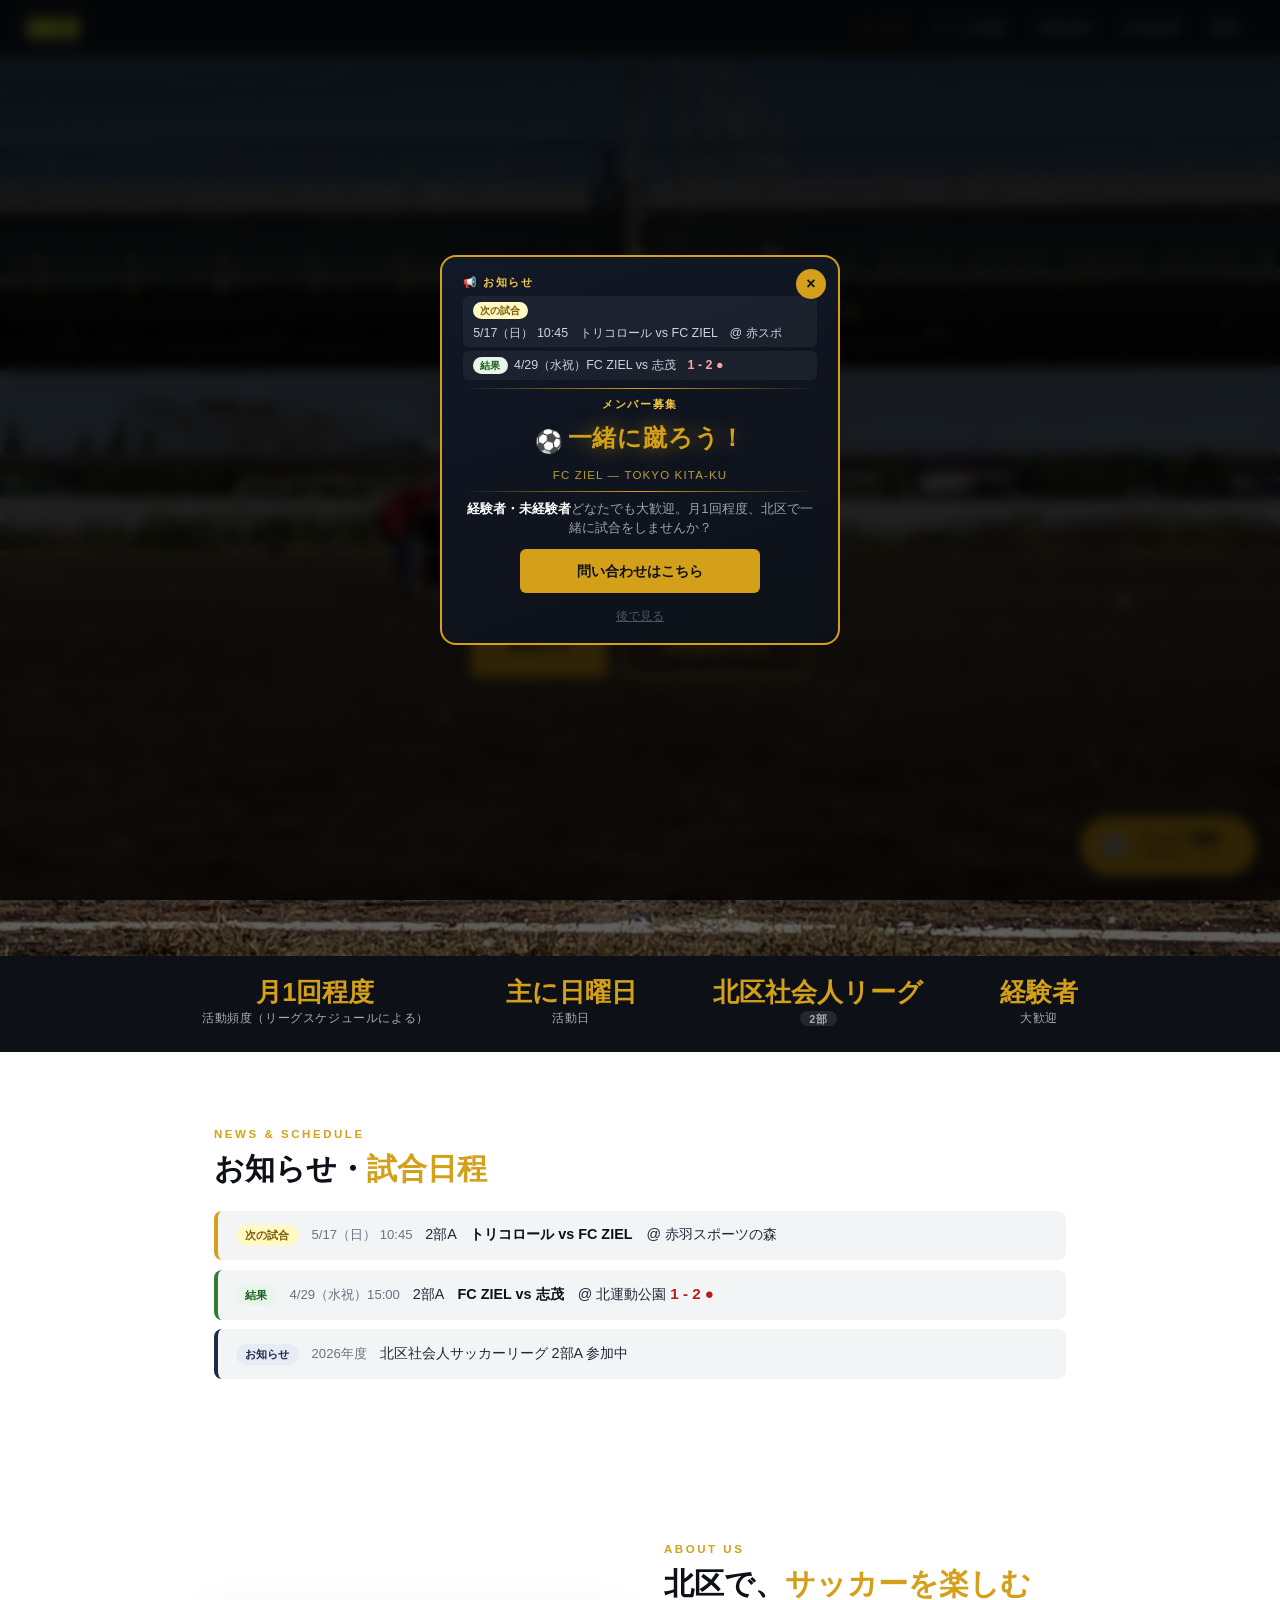
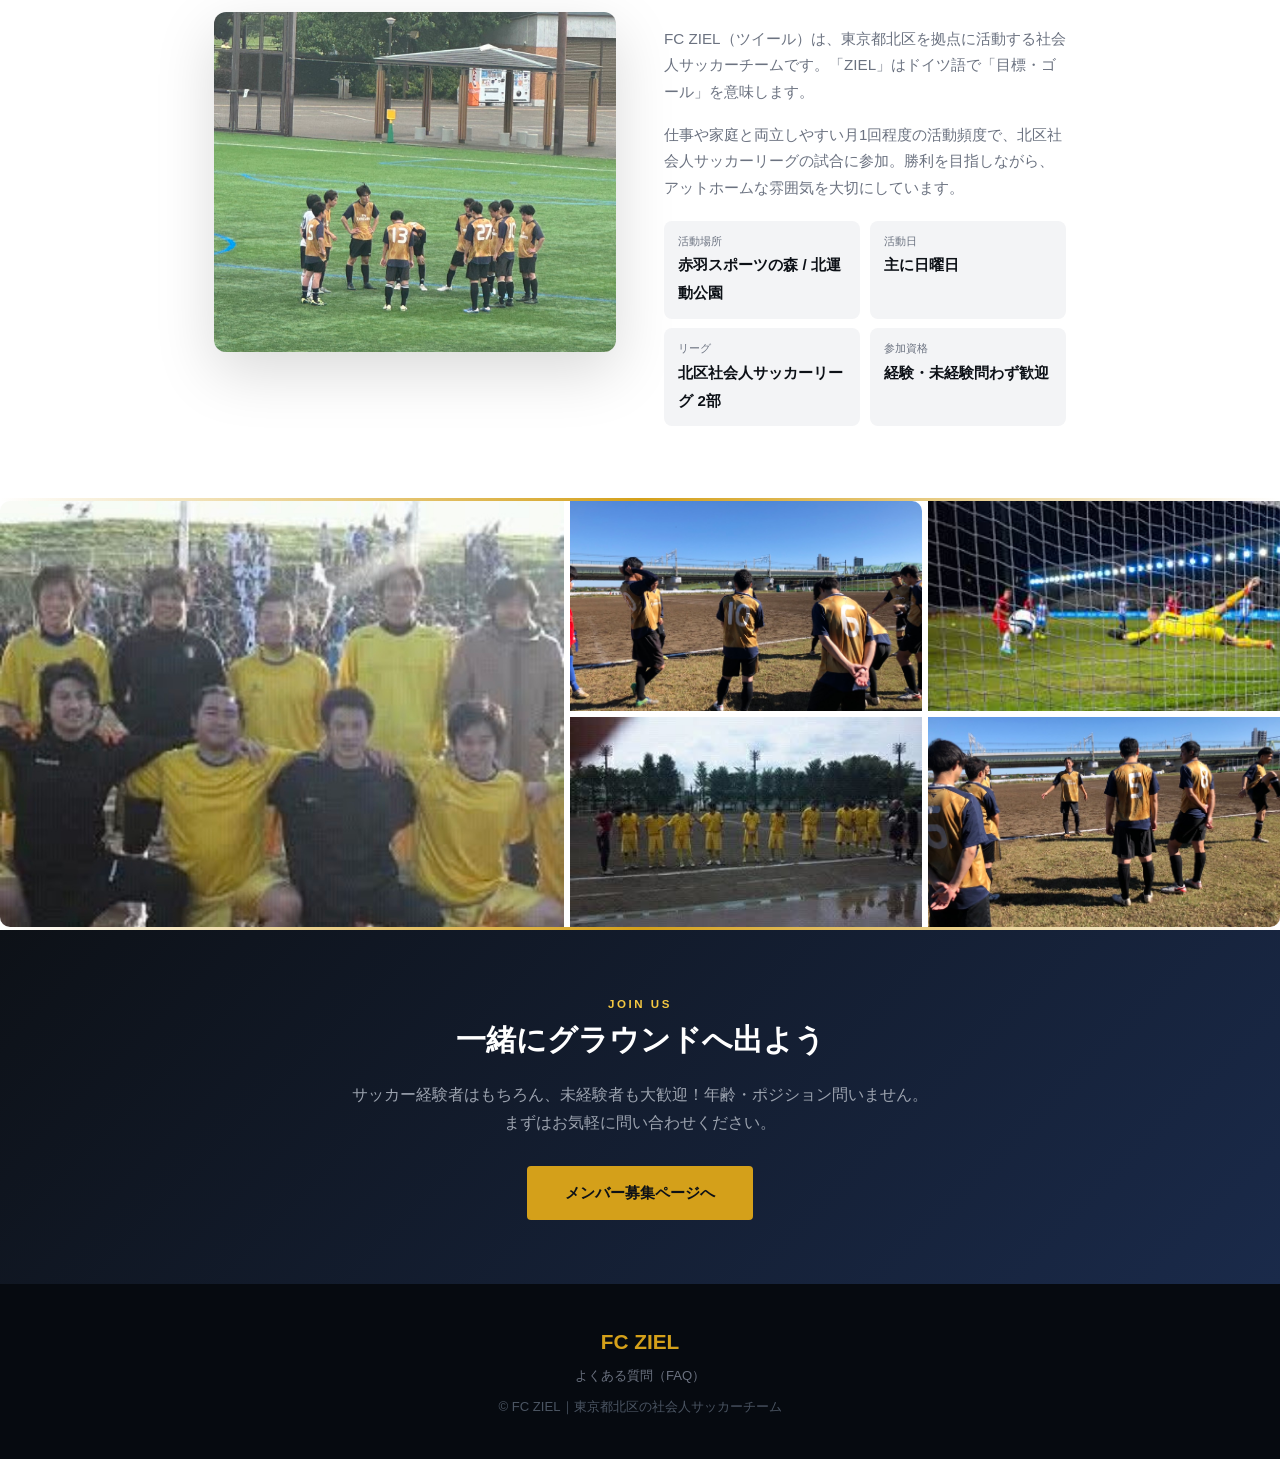
==== commit 9cc67fbe: "次の試合更新: 5/17（日） 10:45 vs トリコロール" ====
--- a/index.html
+++ b/index.html
@@ -86,11 +86,11 @@
       <div class="news-list">
         <!-- NEWS_INSERT -->
 
-                <!-- NEXT_MATCH_START -->
+                        <!-- NEXT_MATCH_START -->
           <div class="news-item news-upcoming">
             <span class="news-tag tag-upcoming">次の試合</span>
-            <span class="news-date">5/31（日）</span>
-            <span class="news-body">2部A　<strong>test vs FC ZIEL</strong>　@ 赤羽スポーツの森</span>
+            <span class="news-date">5/17（日） 10:45</span>
+            <span class="news-body">2部A　<strong>トリコロール vs FC ZIEL</strong>　@ 赤羽スポーツの森</span>
           </div>
           <!-- NEXT_MATCH_END -->
 
@@ -174,10 +174,10 @@
       <div class="popup-section">
         <span class="popup-section-label">📢 お知らせ</span>
         <div class="popup-news">
-                    <!-- POPUP_UPCOMING_START -->
+                              <!-- POPUP_UPCOMING_START -->
             <div class="popup-news-item">
               <span class="popup-news-tag tag-upcoming">次の試合</span>
-              <span>5/31（日）　test vs FC ZIEL　@ 赤スポ</span>
+              <span>5/17（日） 10:45　トリコロール vs FC ZIEL　@ 赤スポ</span>
             </div>
             <!-- POPUP_UPCOMING_END -->
           <!-- POPUP_RESULT_START -->
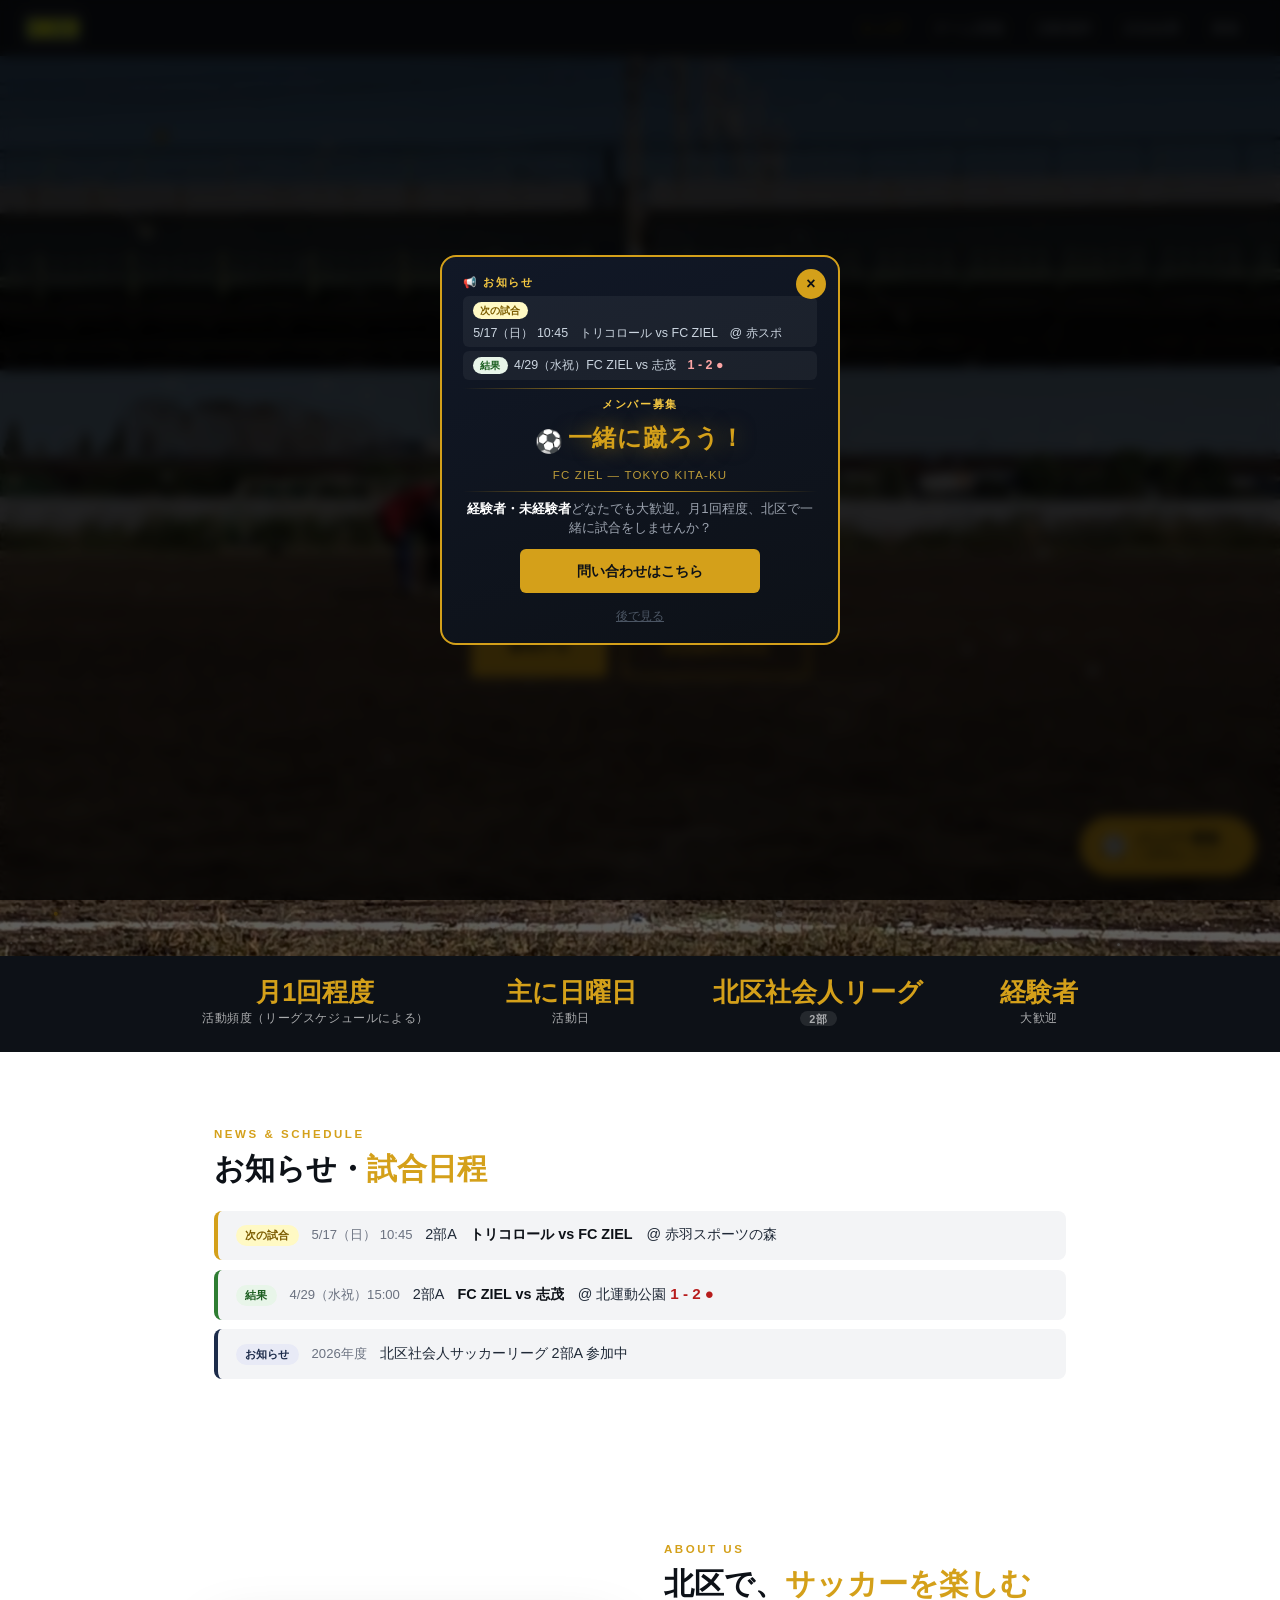
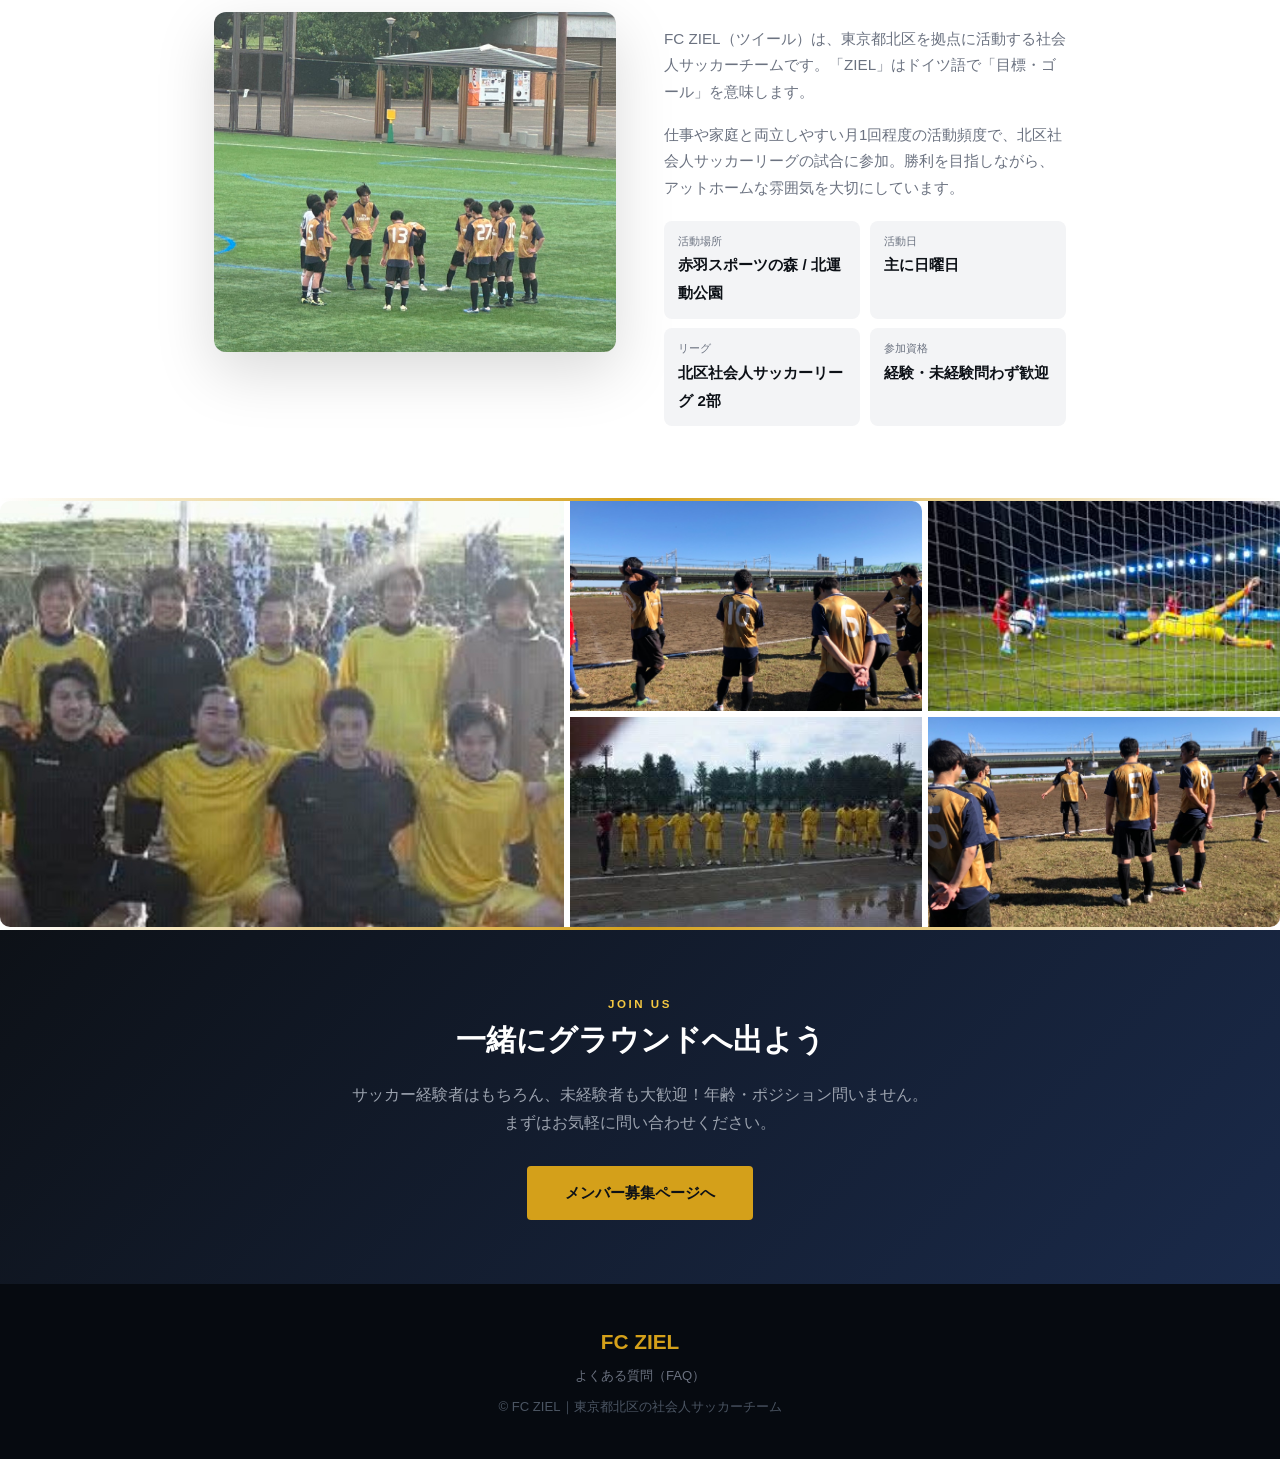
==== commit 754a9804: "a" ====
--- a/index.html
+++ b/index.html
@@ -3,6 +3,7 @@
 <head>
   <meta charset="UTF-8">
   <meta name="viewport" content="width=device-width, initial-scale=1.0">
+  <link rel="canonical" href="https://fcziel.github.io/">
   <title>FC ZIEL（ツイール）｜東京都北区の社会人サッカーチーム</title>
   <meta name="description" content="東京都北区の社会人サッカーチームFC ZIEL（ツイール）。未経験者・初心者歓迎。北区社会人サッカーリーグ参加。赤羽・北区エリアで月1回程度（日曜）活動。メンバー随時募集中！">
   <meta name="keywords" content="社会人サッカー,北区,東京,FC ZIEL,ツイール,赤羽,サッカーチーム,メンバー募集,北区社会人リーグ,未経験者歓迎,初心者,サッカー北区">
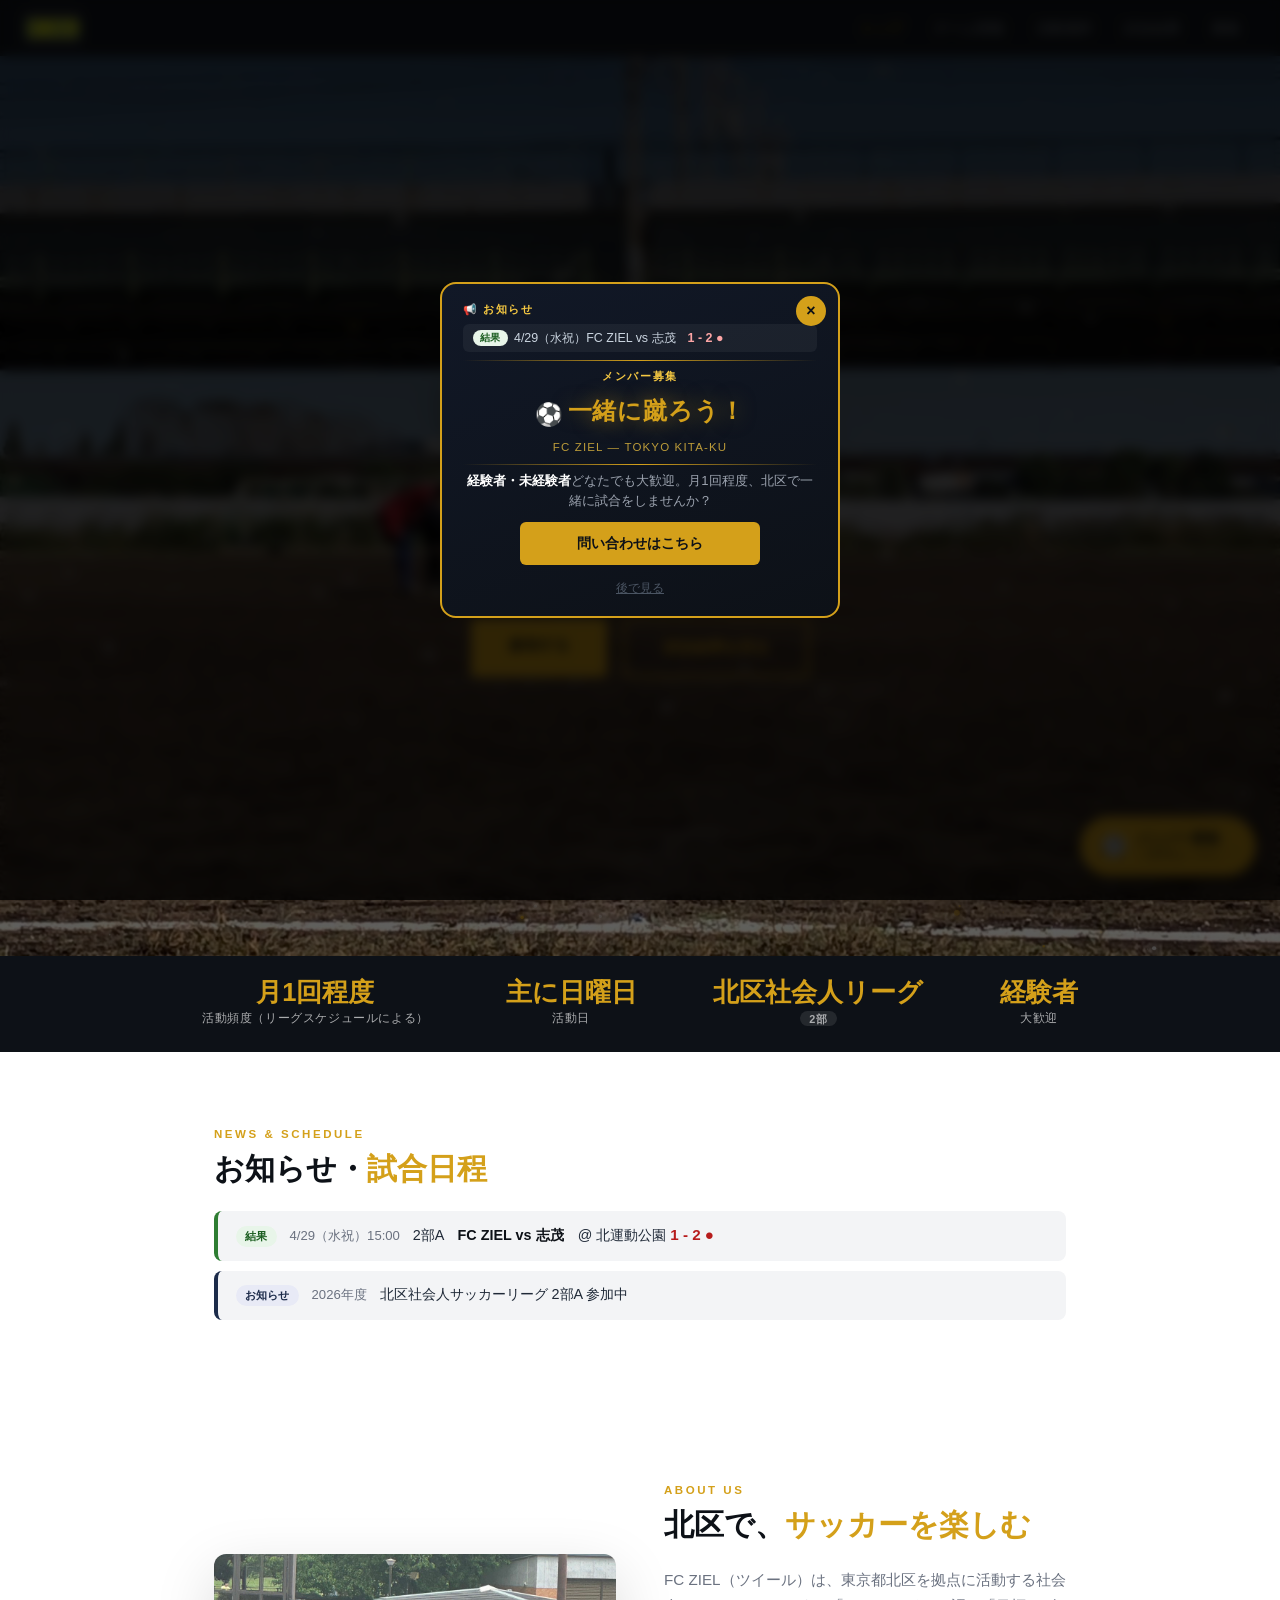
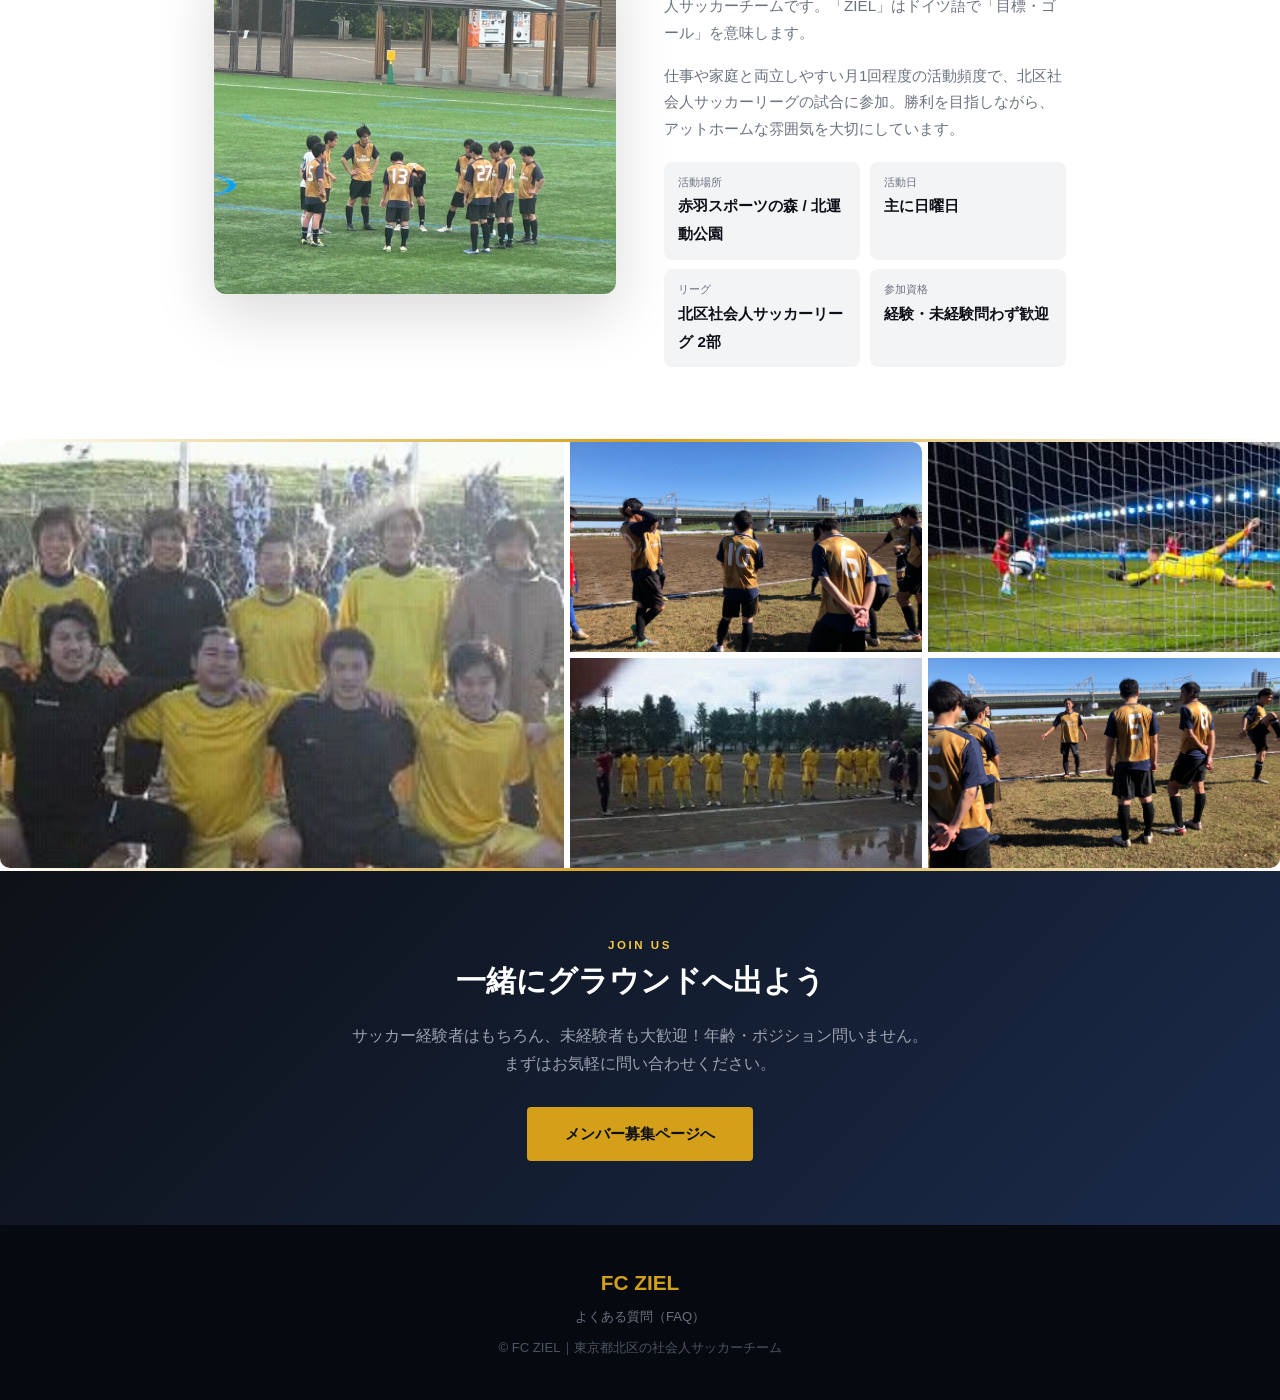
==== commit 059ec6c1: "j" ====
--- a/index.html
+++ b/index.html
@@ -1,9 +1,8 @@
-<!DOCTYPE html>
+﻿<!DOCTYPE html>
 <html lang="ja">
 <head>
   <meta charset="UTF-8">
   <meta name="viewport" content="width=device-width, initial-scale=1.0">
-  <link rel="canonical" href="https://fcziel.github.io/">
   <title>FC ZIEL（ツイール）｜東京都北区の社会人サッカーチーム</title>
   <meta name="description" content="東京都北区の社会人サッカーチームFC ZIEL（ツイール）。未経験者・初心者歓迎。北区社会人サッカーリーグ参加。赤羽・北区エリアで月1回程度（日曜）活動。メンバー随時募集中！">
   <meta name="keywords" content="社会人サッカー,北区,東京,FC ZIEL,ツイール,赤羽,サッカーチーム,メンバー募集,北区社会人リーグ,未経験者歓迎,初心者,サッカー北区">
@@ -87,13 +86,11 @@
       <div class="news-list">
         <!-- NEWS_INSERT -->
 
-                        <!-- NEXT_MATCH_START -->
-          <div class="news-item news-upcoming">
-            <span class="news-tag tag-upcoming">次の試合</span>
-            <span class="news-date">5/17（日） 10:45</span>
-            <span class="news-body">2部A　<strong>トリコロール vs FC ZIEL</strong>　@ 赤羽スポーツの森</span>
-          </div>
-          <!-- NEXT_MATCH_END -->
+        <div class="news-item news-upcoming">
+          <span class="news-tag tag-upcoming">次の試合</span>
+          <span class="news-date">5/17（日）10:45</span>
+          <span class="news-body">2部A　<strong>トリコロール vs FC ZIEL</strong>　@ 赤羽スポーツの森</span>
+        </div>
 
         <div class="news-item news-result">
           <span class="news-tag tag-result">結果</span>
@@ -175,18 +172,14 @@
       <div class="popup-section">
         <span class="popup-section-label">📢 お知らせ</span>
         <div class="popup-news">
-                              <!-- POPUP_UPCOMING_START -->
-            <div class="popup-news-item">
-              <span class="popup-news-tag tag-upcoming">次の試合</span>
-              <span>5/17（日） 10:45　トリコロール vs FC ZIEL　@ 赤スポ</span>
-            </div>
-            <!-- POPUP_UPCOMING_END -->
-          <!-- POPUP_RESULT_START -->
+          <div class="popup-news-item">
+            <span class="popup-news-tag tag-upcoming">次の試合</span>
+            <span>5/17（日）10:45　トリコロール vs FC ZIEL　@ 赤スポ</span>
+          </div>
           <div class="popup-news-item">
             <span class="popup-news-tag tag-result">結果</span>
             <span>4/29（水祝）FC ZIEL vs 志茂　<span class="loss">1 - 2 ●</span></span>
           </div>
-          <!-- POPUP_RESULT_END -->
         </div>
       </div>
 
@@ -218,7 +211,32 @@
       document.getElementById('recruitPopup').classList.remove('active');
       sessionStorage.setItem('popupDone', '1');
     }
+
+    function hideExpiredUpcoming() {
+      const now = new Date();
+      const yr = now.getFullYear();
+      function parseDate(text) {
+        const m = text.match(/(\d{1,2})\/(\d{1,2})[^\d]*(?:(\d{1,2}):(\d{2}))?/);
+        if (!m) return null;
+        return new Date(yr, +m[1]-1, +m[2], m[3]?+m[3]:23, m[4]?+m[4]:59);
+      }
+      document.querySelectorAll('.news-upcoming').forEach(el => {
+        const dateEl = el.querySelector('.news-date');
+        if (!dateEl) return;
+        const d = parseDate(dateEl.textContent);
+        if (d && d < now) el.style.display = 'none';
+      });
+      document.querySelectorAll('.popup-news-item').forEach(el => {
+        if (!el.querySelector('.tag-upcoming')) return;
+        const spans = el.querySelectorAll('span');
+        if (spans.length < 2) return;
+        const d = parseDate(spans[1].textContent);
+        if (d && d < now) el.style.display = 'none';
+      });
+    }
+
     window.addEventListener('DOMContentLoaded', function() {
+      hideExpiredUpcoming();
       if (!sessionStorage.getItem('popupDone')) {
         setTimeout(function() {
           document.getElementById('recruitPopup').classList.add('active');
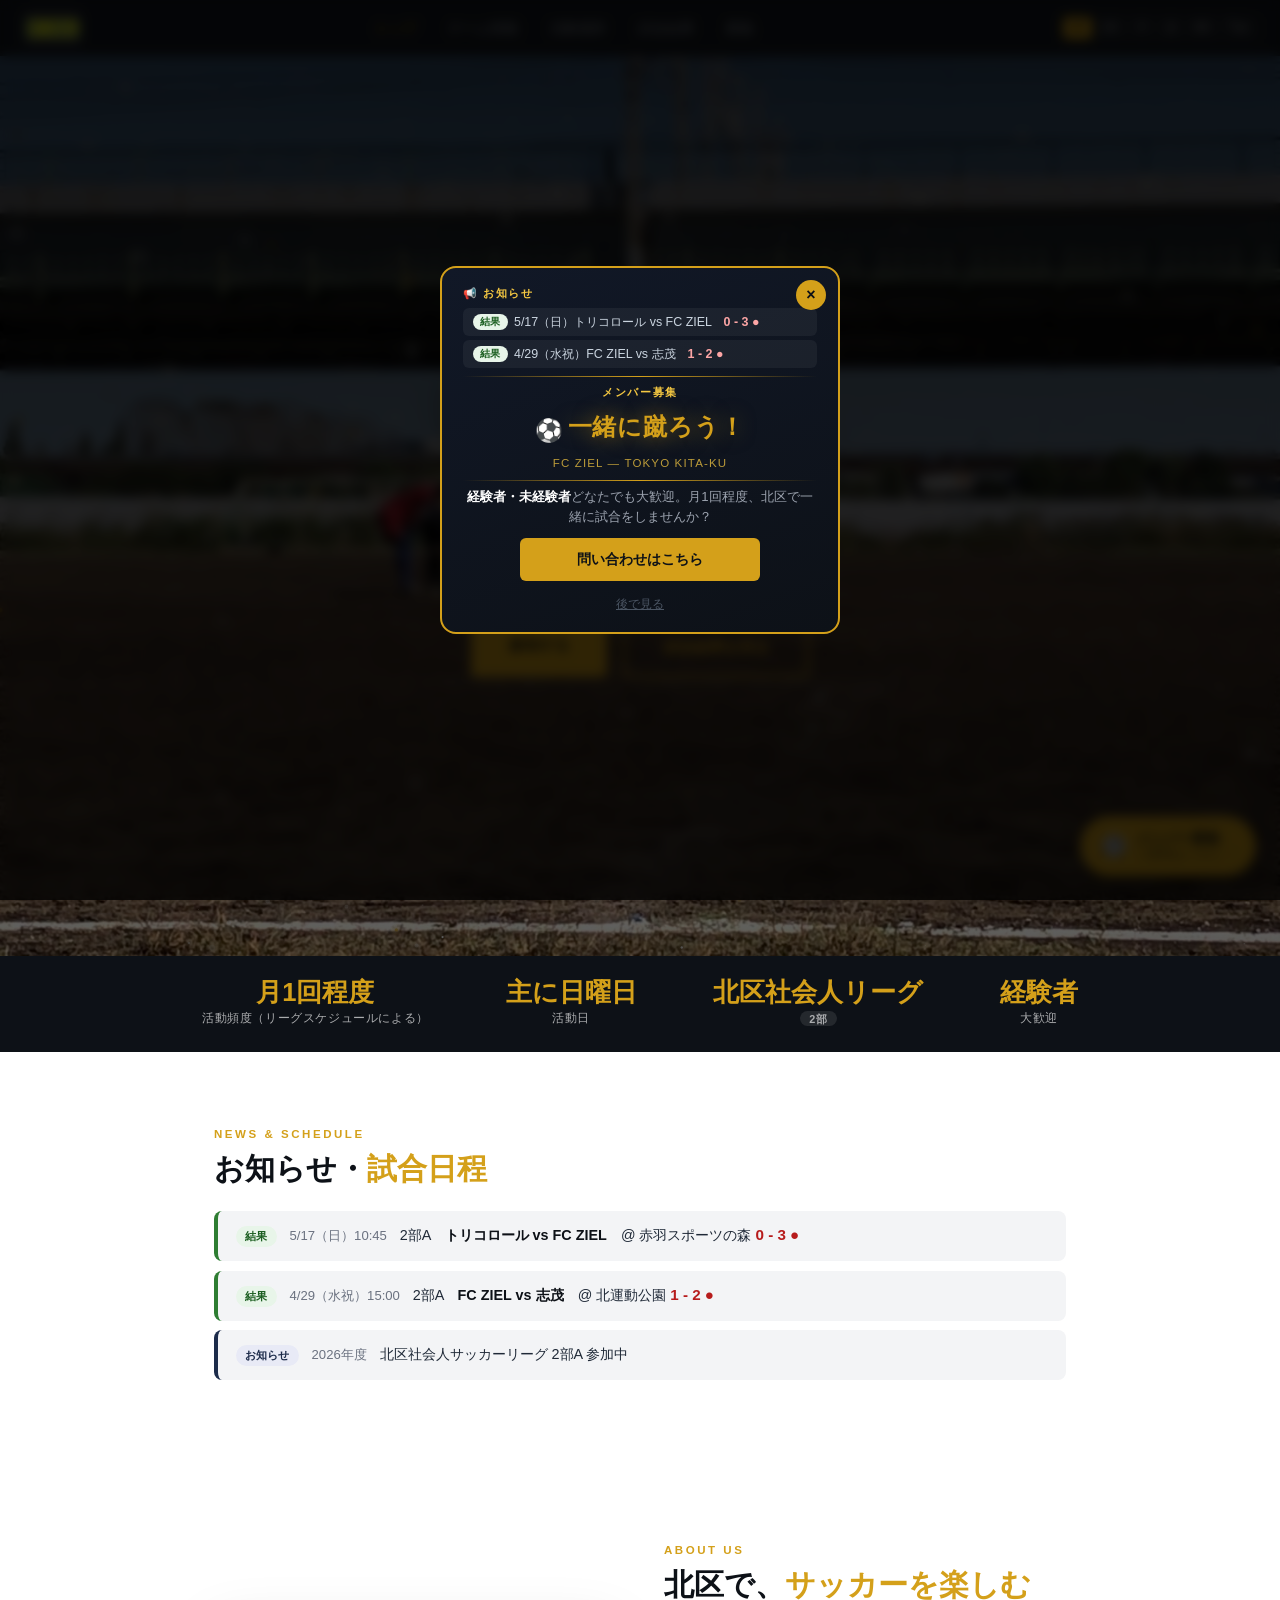
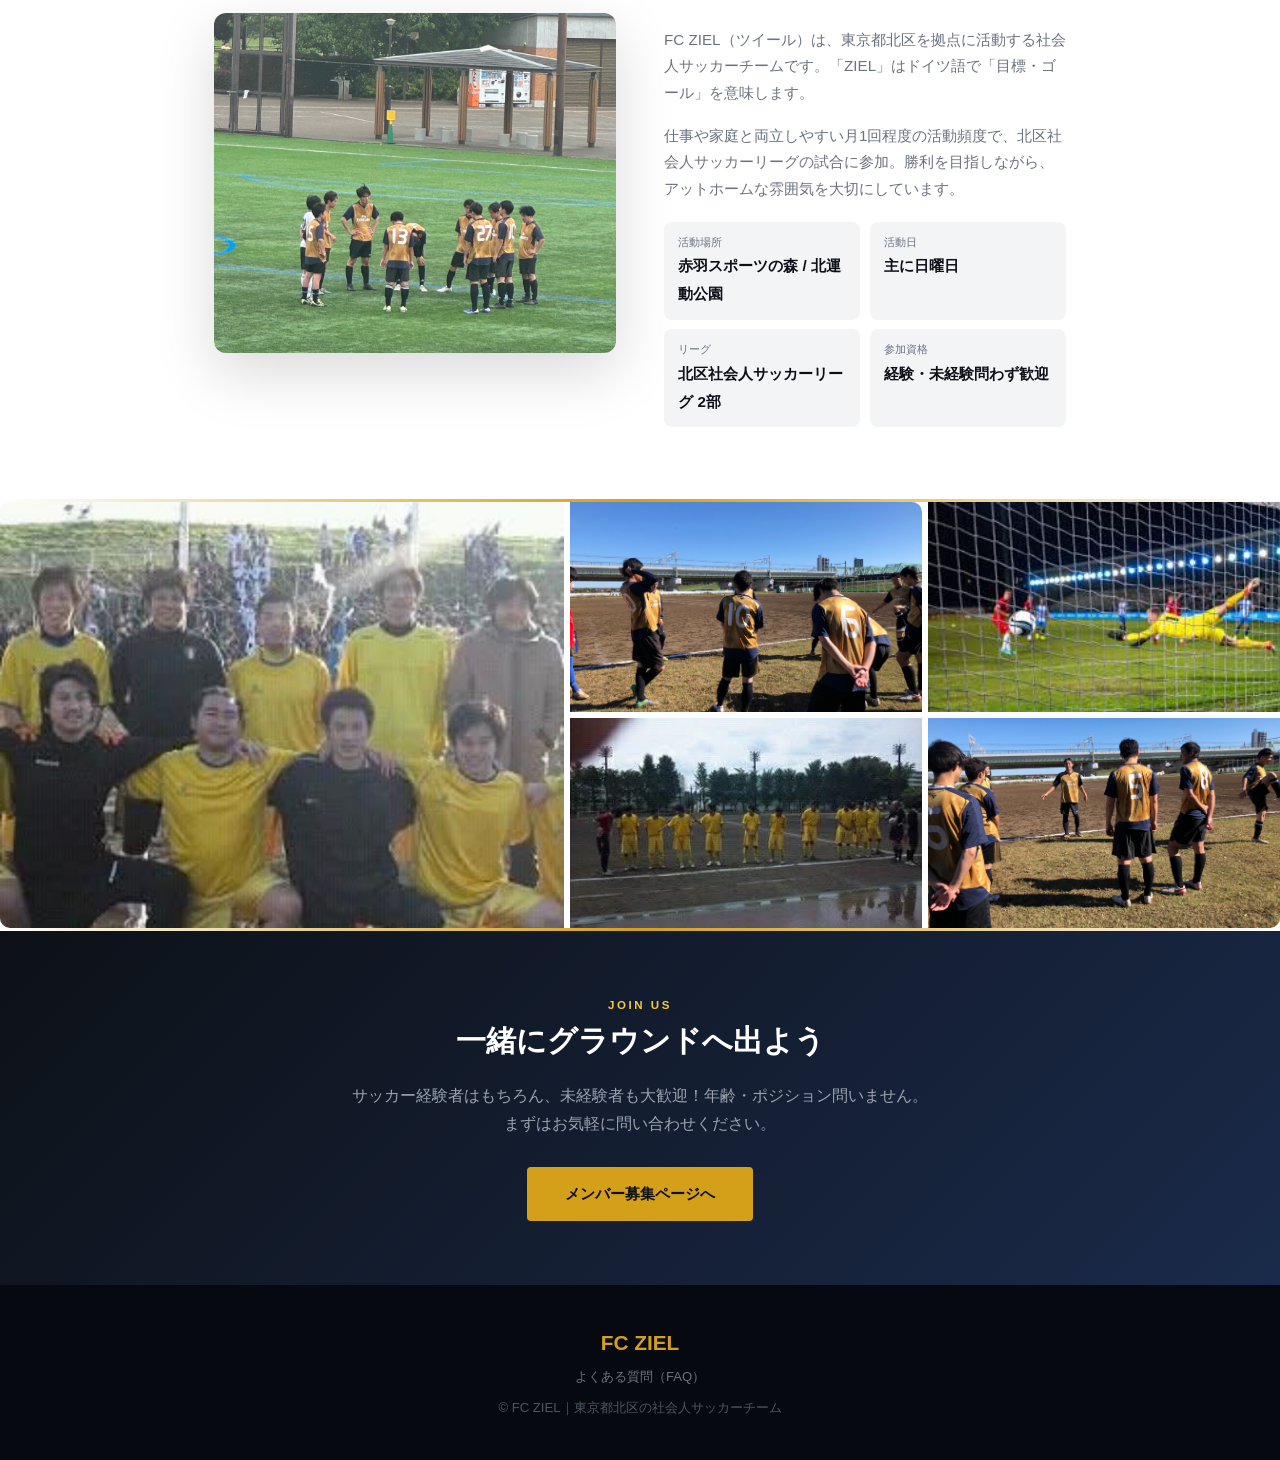
==== commit a285a01f: "kk" ====
--- a/index.html
+++ b/index.html
@@ -1,4 +1,4 @@
-﻿<!DOCTYPE html>
+<!DOCTYPE html>
 <html lang="ja">
 <head>
   <meta charset="UTF-8">
@@ -11,6 +11,17 @@
   <meta property="og:type" content="website">
   <link rel="icon" type="image/svg+xml" href="favicon.svg">
   <link rel="stylesheet" href="style.css">
+  <style>
+    .lang-switcher { display:flex; gap:0.2rem; align-items:center; margin-left:1rem; flex-shrink:0; }
+    .lang-btn {
+      background:transparent; border:1px solid rgba(255,255,255,0.25);
+      color:rgba(255,255,255,0.65); font-size:0.65rem; font-weight:700;
+      padding:0.18rem 0.42rem; border-radius:0.25rem; cursor:pointer;
+      letter-spacing:0.03em; transition:all 0.15s; line-height:1.4;
+    }
+    .lang-btn:hover { border-color:#D4A01A; color:#D4A01A; }
+    .lang-btn.active { background:#D4A01A; border-color:#D4A01A; color:#0D1117; }
+  </style>
   <script type="application/ld+json">
   {
     "@context": "https://schema.org",
@@ -28,18 +39,27 @@
     function gtag(){dataLayer.push(arguments);}
     gtag('js', new Date());
     gtag('config', 'G-9GGPW8HF98');
-  </script></head>
+  </script>
+</head>
 <body>
 
   <!-- Navigation -->
   <nav class="nav">
     <a href="index.html" class="nav-logo"><img src="images/IMG_0385.jpeg" alt="FC ZIEL"></a>
     <div class="nav-links">
-      <a href="index.html" class="active">トップ</a>
-      <a href="about.html">チーム情報</a>
-      <a href="location.html">活動場所</a>
-      <a href="results.html">試合結果</a>
-      <a href="join.html">募集</a>
+      <a href="index.html" class="active" data-i18n="nav-top">トップ</a>
+      <a href="about.html" data-i18n="nav-team">チーム情報</a>
+      <a href="location.html" data-i18n="nav-location">活動場所</a>
+      <a href="results.html" data-i18n="nav-results">試合結果</a>
+      <a href="join.html" data-i18n="nav-join">募集</a>
+    </div>
+    <div class="lang-switcher">
+      <button onclick="setLang('ja')" data-lang="ja" class="lang-btn active">JP</button>
+      <button onclick="setLang('en')" data-lang="en" class="lang-btn">EN</button>
+      <button onclick="setLang('zh')" data-lang="zh" class="lang-btn">中</button>
+      <button onclick="setLang('ko')" data-lang="ko" class="lang-btn">한</button>
+      <button onclick="setLang('ms')" data-lang="ms" class="lang-btn">MS</button>
+      <button onclick="setLang('th')" data-lang="th" class="lang-btn">ไทย</button>
     </div>
   </nav>
 
@@ -49,11 +69,11 @@
     <div class="hero-body">
       <p class="hero-ja">TOKYO KITA-KU NO SOCCER CLUB</p>
       <h1 class="hero-en">FC ZIEL</h1>
-      <p class="hero-tagline">東京都北区で試合をメインに活動する、<br>アットホームな社会人サッカーチーム</p>
-      <span class="hero-badge">⚽ メンバー随時募集中</span>
+      <p class="hero-tagline" data-i18n-html="hero-tagline">東京都北区で試合をメインに活動する、<br>アットホームな社会人サッカーチーム</p>
+      <span class="hero-badge" data-i18n="hero-badge">⚽ メンバー随時募集中</span>
       <div class="hero-btns">
-        <a href="join.html" class="btn btn-gold">参加する</a>
-        <a href="results.html" class="btn btn-outline">試合結果を見る</a>
+        <a href="join.html" class="btn btn-gold" data-i18n="btn-join">参加する</a>
+        <a href="results.html" class="btn btn-outline" data-i18n="btn-results">試合結果を見る</a>
       </div>
     </div>
   </section>
@@ -61,20 +81,20 @@
   <!-- Stats bar -->
   <div class="stats-bar">
     <div class="stat">
-      <span class="stat-num">月1回程度</span>
-      <span class="stat-label">活動頻度（リーグスケジュールによる）</span>
+      <span class="stat-num" data-i18n="stat-freq">月1回程度</span>
+      <span class="stat-label" data-i18n="stat-freq-label">活動頻度（リーグスケジュールによる）</span>
     </div>
     <div class="stat">
-      <span class="stat-num">主に日曜日</span>
-      <span class="stat-label">活動日</span>
+      <span class="stat-num" data-i18n="stat-day">主に日曜日</span>
+      <span class="stat-label" data-i18n="stat-day-label">活動日</span>
     </div>
     <div class="stat">
-      <span class="stat-num">北区社会人リーグ</span>
+      <span class="stat-num" data-i18n="stat-league">北区社会人リーグ</span>
       <span class="stat-label"><span style="background:rgba(255,255,255,0.15);color:#fff;padding:0.1rem 0.6rem;border-radius:2rem;font-size:0.68rem;font-weight:700;letter-spacing:0.05em">2部</span></span>
     </div>
     <div class="stat">
-      <span class="stat-num">経験者</span>
-      <span class="stat-label">大歓迎</span>
+      <span class="stat-num" data-i18n="stat-exp">経験者</span>
+      <span class="stat-label" data-i18n="stat-exp-label">大歓迎</span>
     </div>
   </div>
 
@@ -82,18 +102,20 @@
   <section>
     <div class="container">
       <span class="section-eyebrow">News &amp; Schedule</span>
-      <h2 class="section-title">お知らせ・<span>試合日程</span></h2>
+      <h2 class="section-title" data-i18n-html="news-title">お知らせ・<span>試合日程</span></h2>
       <div class="news-list">
         <!-- NEWS_INSERT -->
 
-        <div class="news-item news-upcoming">
-          <span class="news-tag tag-upcoming">次の試合</span>
+        <div class="news-item news-result">
+          <span class="news-tag tag-result" data-i18n="tag-result">結果</span>
           <span class="news-date">5/17（日）10:45</span>
-          <span class="news-body">2部A　<strong>トリコロール vs FC ZIEL</strong>　@ 赤羽スポーツの森</span>
+          <span class="news-body">2部A　<strong>トリコロール vs FC ZIEL</strong>　@ 赤羽スポーツの森
+            <span class="news-score loss">0 - 3 ●</span>
+          </span>
         </div>
 
         <div class="news-item news-result">
-          <span class="news-tag tag-result">結果</span>
+          <span class="news-tag tag-result" data-i18n="tag-result">結果</span>
           <span class="news-date">4/29（水祝）15:00</span>
           <span class="news-body">2部A　<strong>FC ZIEL vs 志茂</strong>　@ 北運動公園
             <span class="news-score loss">1 - 2 ●</span>
@@ -101,9 +123,9 @@
         </div>
 
         <div class="news-item news-info">
-          <span class="news-tag tag-info">お知らせ</span>
-          <span class="news-date">2026年度</span>
-          <span class="news-body">北区社会人サッカーリーグ 2部A 参加中</span>
+          <span class="news-tag tag-info" data-i18n="tag-info">お知らせ</span>
+          <span class="news-date" data-i18n="news-date-label">2026年度</span>
+          <span class="news-body" data-i18n="news-info-body">北区社会人サッカーリーグ 2部A 参加中</span>
         </div>
 
       </div>
@@ -119,24 +141,24 @@
         </div>
         <div class="about-text">
           <span class="section-eyebrow">About Us</span>
-          <h2 class="section-title">北区で、<span>サッカーを楽しむ</span></h2>
-          <p>FC ZIEL（ツイール）は、東京都北区を拠点に活動する社会人サッカーチームです。「ZIEL」はドイツ語で「目標・ゴール」を意味します。</p>
-          <p>仕事や家庭と両立しやすい月1回程度の活動頻度で、北区社会人サッカーリーグの試合に参加。勝利を目指しながら、アットホームな雰囲気を大切にしています。</p>
+          <h2 class="section-title" data-i18n-html="about-title">北区で、<span>サッカーを楽しむ</span></h2>
+          <p data-i18n="about-p1">FC ZIEL（ツイール）は、東京都北区を拠点に活動する社会人サッカーチームです。「ZIEL」はドイツ語で「目標・ゴール」を意味します。</p>
+          <p data-i18n="about-p2">仕事や家庭と両立しやすい月1回程度の活動頻度で、北区社会人サッカーリーグの試合に参加。勝利を目指しながら、アットホームな雰囲気を大切にしています。</p>
           <div class="detail-grid">
             <div class="detail-item">
-              <em>活動場所</em>
+              <em data-i18n="detail-loc">活動場所</em>
               <strong>赤羽スポーツの森 / 北運動公園</strong>
             </div>
             <div class="detail-item">
-              <em>活動日</em>
-              <strong>主に日曜日</strong>
+              <em data-i18n="detail-day">活動日</em>
+              <strong data-i18n="stat-day">主に日曜日</strong>
             </div>
             <div class="detail-item">
-              <em>リーグ</em>
+              <em data-i18n="detail-league">リーグ</em>
               <strong>北区社会人サッカーリーグ 2部</strong>
             </div>
             <div class="detail-item">
-              <em>参加資格</em><strong>経験・未経験問わず歓迎</strong>
+              <em data-i18n="detail-qual">参加資格</em><strong data-i18n="detail-qual-val">経験・未経験問わず歓迎</strong>
             </div>
           </div>
         </div>
@@ -158,9 +180,9 @@
   <!-- Join CTA -->
   <div class="cta-banner">
     <span class="section-eyebrow">Join Us</span>
-    <h2 class="section-title">一緒にグラウンドへ出よう</h2>
-    <p>サッカー経験者はもちろん、未経験者も大歓迎！年齢・ポジション問いません。<br>まずはお気軽に問い合わせください。</p>
-    <a href="join.html" class="btn btn-gold">メンバー募集ページへ</a>
+    <h2 class="section-title" data-i18n="cta-title">一緒にグラウンドへ出よう</h2>
+    <p data-i18n-html="cta-p">サッカー経験者はもちろん、未経験者も大歓迎！年齢・ポジション問いません。<br>まずはお気軽に問い合わせください。</p>
+    <a href="join.html" class="btn btn-gold" data-i18n="cta-btn">メンバー募集ページへ</a>
   </div>
 
   <!-- Recruit Popup -->
@@ -170,14 +192,14 @@
 
       <!-- お知らせ -->
       <div class="popup-section">
-        <span class="popup-section-label">📢 お知らせ</span>
+        <span class="popup-section-label" data-i18n="popup-news-label">📢 お知らせ</span>
         <div class="popup-news">
           <div class="popup-news-item">
-            <span class="popup-news-tag tag-upcoming">次の試合</span>
-            <span>5/17（日）10:45　トリコロール vs FC ZIEL　@ 赤スポ</span>
+            <span class="popup-news-tag tag-result" data-i18n="tag-result">結果</span>
+            <span>5/17（日）トリコロール vs FC ZIEL　<span class="loss">0 - 3 ●</span></span>
           </div>
           <div class="popup-news-item">
-            <span class="popup-news-tag tag-result">結果</span>
+            <span class="popup-news-tag tag-result" data-i18n="tag-result">結果</span>
             <span>4/29（水祝）FC ZIEL vs 志茂　<span class="loss">1 - 2 ●</span></span>
           </div>
         </div>
@@ -186,13 +208,13 @@
       <div class="popup-divider"></div>
 
       <!-- メンバー募集 -->
-      <span class="popup-recruit-label">メンバー募集</span>
-      <p class="popup-title-line"><span class="popup-ball">⚽</span><span class="popup-title">一緒に蹴ろう！</span></p>
+      <span class="popup-recruit-label" data-i18n="popup-recruit-label">メンバー募集</span>
+      <p class="popup-title-line"><span class="popup-ball">⚽</span><span class="popup-title" data-i18n="popup-title">一緒に蹴ろう！</span></p>
       <p class="popup-sub">FC ZIEL — TOKYO KITA-KU</p>
       <div class="popup-divider"></div>
-      <p class="popup-text"><strong>経験者・未経験者</strong>どなたでも大歓迎。月1回程度、北区で一緒に試合をしませんか？</p>
-      <a href="join.html" class="popup-btn">問い合わせはこちら</a>
-      <button class="popup-later" onclick="closePopup()">後で見る</button>
+      <p class="popup-text" data-i18n-html="popup-text"><strong>経験者・未経験者</strong>どなたでも大歓迎。月1回程度、北区で一緒に試合をしませんか？</p>
+      <a href="join.html" class="popup-btn" data-i18n="popup-btn">問い合わせはこちら</a>
+      <button class="popup-later" onclick="closePopup()" data-i18n="popup-later">後で見る</button>
     </div>
   </div>
 
@@ -200,13 +222,201 @@
   <a href="join.html" class="float-cta">
     <span class="float-cta-icon">⚽</span>
     <div class="float-cta-inner">
-      <span>メンバー募集</span>
-      <small>ご質問はこちら →</small>
+      <span data-i18n="float-cta">メンバー募集</span>
+      <small data-i18n="float-cta-sub">ご質問はこちら →</small>
     </div>
   </a>
 
   <script src="stars.js"></script>
   <script>
+    const i18n = {
+      ja: {
+        'nav-top':'トップ','nav-team':'チーム情報','nav-location':'活動場所',
+        'nav-results':'試合結果','nav-join':'募集',
+        'hero-tagline':'東京都北区で試合をメインに活動する、<br>アットホームな社会人サッカーチーム',
+        'hero-badge':'⚽ メンバー随時募集中',
+        'btn-join':'参加する','btn-results':'試合結果を見る',
+        'stat-freq':'月1回程度','stat-freq-label':'活動頻度（リーグスケジュールによる）',
+        'stat-day':'主に日曜日','stat-day-label':'活動日',
+        'stat-league':'北区社会人リーグ','stat-exp':'経験者','stat-exp-label':'大歓迎',
+        'news-title':'お知らせ・<span>試合日程</span>',
+        'tag-result':'結果','tag-info':'お知らせ',
+        'news-date-label':'2026年度','news-info-body':'北区社会人サッカーリーグ 2部A 参加中',
+        'about-title':'北区で、<span>サッカーを楽しむ</span>',
+        'about-p1':'FC ZIEL（ツイール）は、東京都北区を拠点に活動する社会人サッカーチームです。「ZIEL」はドイツ語で「目標・ゴール」を意味します。',
+        'about-p2':'仕事や家庭と両立しやすい月1回程度の活動頻度で、北区社会人サッカーリーグの試合に参加。勝利を目指しながら、アットホームな雰囲気を大切にしています。',
+        'detail-loc':'活動場所','detail-day':'活動日','detail-league':'リーグ',
+        'detail-qual':'参加資格','detail-qual-val':'経験・未経験問わず歓迎',
+        'cta-title':'一緒にグラウンドへ出よう',
+        'cta-p':'サッカー経験者はもちろん、未経験者も大歓迎！年齢・ポジション問いません。<br>まずはお気軽に問い合わせください。',
+        'cta-btn':'メンバー募集ページへ',
+        'popup-news-label':'📢 お知らせ','popup-recruit-label':'メンバー募集',
+        'popup-title':'一緒に蹴ろう！',
+        'popup-text':'<strong>経験者・未経験者</strong>どなたでも大歓迎。月1回程度、北区で一緒に試合をしませんか？',
+        'popup-btn':'問い合わせはこちら','popup-later':'後で見る',
+        'float-cta':'メンバー募集','float-cta-sub':'ご質問はこちら →',
+        'footer-faq':'よくある質問（FAQ）',
+        'footer-copy':'© FC ZIEL｜東京都北区の社会人サッカーチーム',
+      },
+      en: {
+        'nav-top':'Top','nav-team':'Team','nav-location':'Venues',
+        'nav-results':'Results','nav-join':'Join',
+        'hero-tagline':'A friendly amateur soccer team<br>based in Kita-ku, Tokyo',
+        'hero-badge':'⚽ New Members Welcome',
+        'btn-join':'Join Us','btn-results':'View Results',
+        'stat-freq':'~Monthly','stat-freq-label':'Activity frequency (by league schedule)',
+        'stat-day':'Sundays','stat-day-label':'Activity day',
+        'stat-league':'Kita-ku Amateur League','stat-exp':'All Levels','stat-exp-label':'Welcome',
+        'news-title':'News & <span>Schedule</span>',
+        'tag-result':'Result','tag-info':'Info',
+        'news-date-label':'Season 2026','news-info-body':'Competing in Kita-ku Amateur Soccer League Division 2A',
+        'about-title':'Play Soccer<br><span>in Kita-ku</span>',
+        'about-p1':'FC ZIEL is an amateur soccer team based in Kita-ku, Tokyo. "ZIEL" means "goal" in German.',
+        'about-p2':'We play about once a month in the Kita-ku Amateur Soccer League, aiming for victories while keeping a welcoming, family-friendly atmosphere.',
+        'detail-loc':'Venues','detail-day':'Days','detail-league':'League',
+        'detail-qual':'Requirements','detail-qual-val':'All experience levels welcome',
+        'cta-title':'Join Us on the Pitch',
+        'cta-p':'All skill levels welcome — beginners too! Age and position don\'t matter.<br>Feel free to reach out anytime.',
+        'cta-btn':'Join the Team',
+        'popup-news-label':'📢 News','popup-recruit-label':'Join Us',
+        'popup-title':'Kick a Ball with Us!',
+        'popup-text':'<strong>Everyone is welcome</strong> — beginner or experienced. Play soccer in Kita-ku once a month?',
+        'popup-btn':'Contact Us','popup-later':'Maybe Later',
+        'float-cta':'Join','float-cta-sub':'Enquire here →',
+        'footer-faq':'FAQ',
+        'footer-copy':'© FC ZIEL｜Amateur Soccer Team, Kita-ku, Tokyo',
+      },
+      zh: {
+        'nav-top':'首页','nav-team':'球队信息','nav-location':'活动场地',
+        'nav-results':'比赛结果','nav-join':'加入',
+        'hero-tagline':'东京都北区的业余足球队，<br>氛围友好，欢迎新成员',
+        'hero-badge':'⚽ 随时招募新成员',
+        'btn-join':'加入我们','btn-results':'查看比赛结果',
+        'stat-freq':'每月约1次','stat-freq-label':'活动频率（依联赛赛程）',
+        'stat-day':'主要为周日','stat-day-label':'活动日',
+        'stat-league':'北区业余联赛','stat-exp':'有经验者','stat-exp-label':'热烈欢迎',
+        'news-title':'公告・<span>赛程</span>',
+        'tag-result':'结果','tag-info':'公告',
+        'news-date-label':'2026年度','news-info-body':'参加北区社会人足球联赛2部A',
+        'about-title':'在北区，<span>享受足球</span>',
+        'about-p1':'FC ZIEL 是一支以东京都北区为据点的业余足球队。"ZIEL"在德语中意为"目标・球门"。',
+        'about-p2':'每月约活动一次，参加北区业余足球联赛。追求胜利的同时，也注重轻松友好的团队氛围。',
+        'detail-loc':'活动场地','detail-day':'活动日','detail-league':'联赛',
+        'detail-qual':'参加条件','detail-qual-val':'有经验者及初学者均欢迎',
+        'cta-title':'一起上场吧',
+        'cta-p':'有经验者和初学者都欢迎！不限年龄和位置。<br>欢迎随时联系我们。',
+        'cta-btn':'查看招募信息',
+        'popup-news-label':'📢 公告','popup-recruit-label':'招募成员',
+        'popup-title':'一起踢球吧！',
+        'popup-text':'<strong>有经验者・初学者</strong>均欢迎。每月约一次，在北区一起比赛如何？',
+        'popup-btn':'联系我们','popup-later':'稍后再看',
+        'float-cta':'招募','float-cta-sub':'点击询问 →',
+        'footer-faq':'常见问题（FAQ）',
+        'footer-copy':'© FC ZIEL｜东京都北区业余足球队',
+      },
+      ko: {
+        'nav-top':'홈','nav-team':'팀 정보','nav-location':'활동 장소',
+        'nav-results':'경기 결과','nav-join':'지원',
+        'hero-tagline':'도쿄 기타구를 거점으로 활동하는<br>아마추어 축구팀',
+        'hero-badge':'⚽ 멤버 모집 중',
+        'btn-join':'참가하기','btn-results':'경기 결과 보기',
+        'stat-freq':'월 1회 정도','stat-freq-label':'활동 빈도（리그 일정에 따름）',
+        'stat-day':'주로 일요일','stat-day-label':'활동일',
+        'stat-league':'기타구 아마추어 리그','stat-exp':'경험자','stat-exp-label':'환영',
+        'news-title':'공지・<span>경기 일정</span>',
+        'tag-result':'결과','tag-info':'공지',
+        'news-date-label':'2026년도','news-info-body':'기타구 사회인 축구 리그 2부A 참가 중',
+        'about-title':'기타구에서,<br><span>축구를 즐기다</span>',
+        'about-p1':'FC ZIEL은 도쿄도 기타구를 거점으로 활동하는 아마추어 축구팀입니다. "ZIEL"은 독일어로 "목표・골"을 의미합니다.',
+        'about-p2':'월 1회 정도 기타구 사회인 축구 리그에 참가합니다. 승리를 목표로 하면서도 화목한 분위기를 소중히 여기고 있습니다.',
+        'detail-loc':'활동 장소','detail-day':'활동일','detail-league':'리그',
+        'detail-qual':'참가 자격','detail-qual-val':'경험자・미경험자 모두 환영',
+        'cta-title':'함께 그라운드로 나가자',
+        'cta-p':'경험자는 물론 초보자도 환영! 나이・포지션 불문합니다.<br>편하게 문의해 주세요.',
+        'cta-btn':'멤버 모집 페이지로',
+        'popup-news-label':'📢 공지','popup-recruit-label':'멤버 모집',
+        'popup-title':'함께 차자!',
+        'popup-text':'<strong>경험자・초보자</strong> 모두 환영합니다. 월 1회 기타구에서 함께 경기하실 분?',
+        'popup-btn':'문의하기','popup-later':'나중에 보기',
+        'float-cta':'멤버 모집','float-cta-sub':'문의는 이쪽 →',
+        'footer-faq':'자주 묻는 질문（FAQ）',
+        'footer-copy':'© FC ZIEL｜도쿄도 기타구 아마추어 축구팀',
+      },
+      ms: {
+        'nav-top':'Utama','nav-team':'Pasukan','nav-location':'Lokasi',
+        'nav-results':'Keputusan','nav-join':'Sertai',
+        'hero-tagline':'Pasukan bola sepak amatur yang mesra<br>berpusat di Kita-ku, Tokyo',
+        'hero-badge':'⚽ Ahli Baru Dijemput',
+        'btn-join':'Sertai Kami','btn-results':'Lihat Keputusan',
+        'stat-freq':'~1x Sebulan','stat-freq-label':'Kekerapan aktiviti (mengikut jadual liga)',
+        'stat-day':'Ahad','stat-day-label':'Hari aktiviti',
+        'stat-league':'Liga Amatur Kita-ku','stat-exp':'Semua Tahap','stat-exp-label':'Dialu-alukan',
+        'news-title':'Berita & <span>Jadual</span>',
+        'tag-result':'Keputusan','tag-info':'Info',
+        'news-date-label':'Musim 2026','news-info-body':'Menyertai Liga Bola Sepak Kita-ku Bahagian 2A',
+        'about-title':'Bermain Bola Sepak<br><span>di Kita-ku</span>',
+        'about-p1':'FC ZIEL ialah pasukan bola sepak amatur yang berpusat di Kita-ku, Tokyo. "ZIEL" bermaksud "matlamat/gol" dalam bahasa Jerman.',
+        'about-p2':'Kami bermain kira-kira sekali sebulan dalam Liga Bola Sepak Amatur Kita-ku, mengutamakan kemenangan sambil menjaga suasana kekeluargaan.',
+        'detail-loc':'Lokasi','detail-day':'Hari','detail-league':'Liga',
+        'detail-qual':'Syarat','detail-qual-val':'Semua peringkat dialu-alukan',
+        'cta-title':'Sertai Kami di Padang',
+        'cta-p':'Pemain berpengalaman mahupun pemula — semua dialu-alukan!<br>Hubungi kami bila-bila masa.',
+        'cta-btn':'Halaman Penyertaan',
+        'popup-news-label':'📢 Berita','popup-recruit-label':'Sertai Pasukan',
+        'popup-title':'Mari Tendang Bersama!',
+        'popup-text':'<strong>Berpengalaman atau pemula</strong> — semua dialu-alukan. Main bola sepak di Kita-ku sebulan sekali?',
+        'popup-btn':'Hubungi Kami','popup-later':'Kemudian',
+        'float-cta':'Sertai','float-cta-sub':'Tanya di sini →',
+        'footer-faq':'Soalan Lazim (FAQ)',
+        'footer-copy':'© FC ZIEL｜Pasukan Bola Sepak Amatur, Kita-ku, Tokyo',
+      },
+      th: {
+        'nav-top':'หน้าแรก','nav-team':'ข้อมูลทีม','nav-location':'สนามกีฬา',
+        'nav-results':'ผลการแข่งขัน','nav-join':'สมัคร',
+        'hero-tagline':'ทีมฟุตบอลสมัครเล่นบรรยากาศอบอุ่น<br>ประจำเขตคิตะ โตเกียว',
+        'hero-badge':'⚽ รับสมัครสมาชิก',
+        'btn-join':'เข้าร่วมทีม','btn-results':'ดูผลการแข่งขัน',
+        'stat-freq':'เดือนละ 1 ครั้ง','stat-freq-label':'ความถี่ (ตามตารางลีก)',
+        'stat-day':'วันอาทิตย์','stat-day-label':'วันกิจกรรม',
+        'stat-league':'ลีกสมัครเล่น คิตะ','stat-exp':'ทุกระดับ','stat-exp-label':'ยินดีต้อนรับ',
+        'news-title':'ข่าวสาร & <span>ตารางแข่ง</span>',
+        'tag-result':'ผลการแข่ง','tag-info':'ข่าวสาร',
+        'news-date-label':'ฤดูกาล 2026','news-info-body':'เข้าร่วมลีกฟุตบอลเขตคิตะ ดิวิชั่น 2A',
+        'about-title':'เล่นฟุตบอล<br><span>ที่คิตะ</span>',
+        'about-p1':'FC ZIEL คือทีมฟุตบอลสมัครเล่นในเขตคิตะ โตเกียว "ZIEL" แปลว่า "เป้าหมาย/ประตู" ในภาษาเยอรมัน',
+        'about-p2':'เราแข่งขันประมาณเดือนละครั้งในลีกฟุตบอลสมัครเล่นเขตคิตะ มุ่งสู่ชัยชนะพร้อมรักษาบรรยากาศที่เป็นกันเอง',
+        'detail-loc':'สนามกีฬา','detail-day':'วันกิจกรรม','detail-league':'ลีก',
+        'detail-qual':'คุณสมบัติ','detail-qual-val':'ยินดีต้อนรับทุกระดับ',
+        'cta-title':'มาร่วมเล่นกับเรา',
+        'cta-p':'ยินดีต้อนรับทั้งมือเก่าและมือใหม่! ไม่จำกัดอายุและตำแหน่ง<br>สอบถามได้เลย',
+        'cta-btn':'ไปหน้าสมัครสมาชิก',
+        'popup-news-label':'📢 ข่าวสาร','popup-recruit-label':'รับสมัครสมาชิก',
+        'popup-title':'มาเตะบอลด้วยกัน!',
+        'popup-text':'<strong>มือเก่าหรือมือใหม่</strong> ยินดีต้อนรับทุกคน แข่งฟุตบอลที่คิตะเดือนละครั้ง',
+        'popup-btn':'ติดต่อเรา','popup-later':'ภายหลัง',
+        'float-cta':'สมัครสมาชิก','float-cta-sub':'สอบถามที่นี่ →',
+        'footer-faq':'คำถามที่พบบ่อย (FAQ)',
+        'footer-copy':'© FC ZIEL｜ทีมฟุตบอลสมัครเล่น เขตคิตะ โตเกียว',
+      },
+    };
+
+    function setLang(lang) {
+      const t = i18n[lang];
+      if (!t) return;
+      document.querySelectorAll('[data-i18n]').forEach(el => {
+        if (t[el.dataset.i18n] !== undefined) el.textContent = t[el.dataset.i18n];
+      });
+      document.querySelectorAll('[data-i18n-html]').forEach(el => {
+        const key = el.dataset.i18nHtml;
+        if (t[key] !== undefined) el.innerHTML = t[key];
+      });
+      document.querySelectorAll('.lang-btn').forEach(btn => {
+        btn.classList.toggle('active', btn.dataset.lang === lang);
+      });
+      document.documentElement.lang = lang === 'zh' ? 'zh-Hans' : lang;
+      localStorage.setItem('fcziel-lang', lang);
+    }
+
     function closePopup() {
       document.getElementById('recruitPopup').classList.remove('active');
       sessionStorage.setItem('popupDone', '1');
@@ -236,6 +446,8 @@
     }
 
     window.addEventListener('DOMContentLoaded', function() {
+      const saved = localStorage.getItem('fcziel-lang');
+      if (saved && i18n[saved]) setLang(saved);
       hideExpiredUpcoming();
       if (!sessionStorage.getItem('popupDone')) {
         setTimeout(function() {
@@ -246,8 +458,8 @@
   </script>
   <footer>
     <span class="footer-logo">FC ZIEL</span>
-    <p style="margin-bottom:0.5rem"><a href="faq.html" style="color:#6B7280;text-decoration:none;font-size:0.82rem">よくある質問（FAQ）</a></p>
-    <p>© FC ZIEL｜東京都北区の社会人サッカーチーム</p>
+    <p style="margin-bottom:0.5rem"><a href="faq.html" style="color:#6B7280;text-decoration:none;font-size:0.82rem" data-i18n="footer-faq">よくある質問（FAQ）</a></p>
+    <p data-i18n="footer-copy">© FC ZIEL｜東京都北区の社会人サッカーチーム</p>
   </footer>
 
 </body>
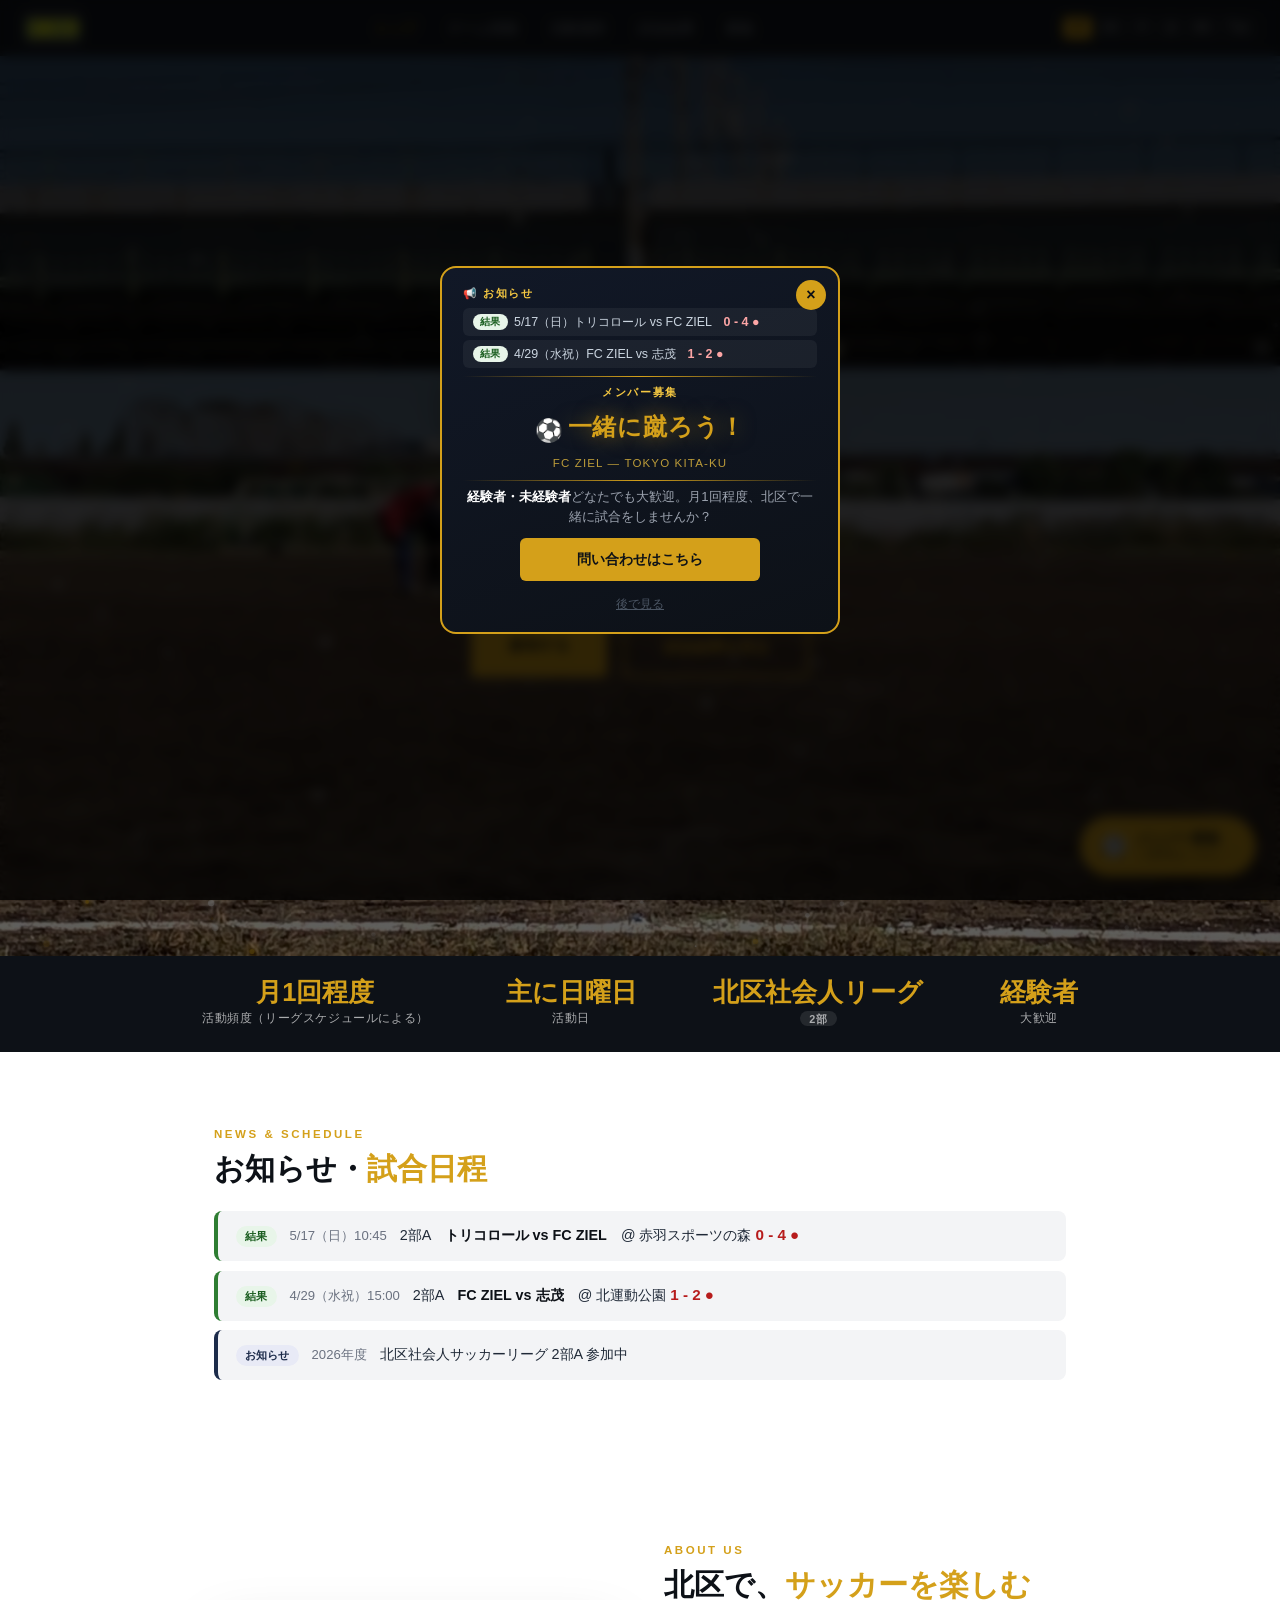
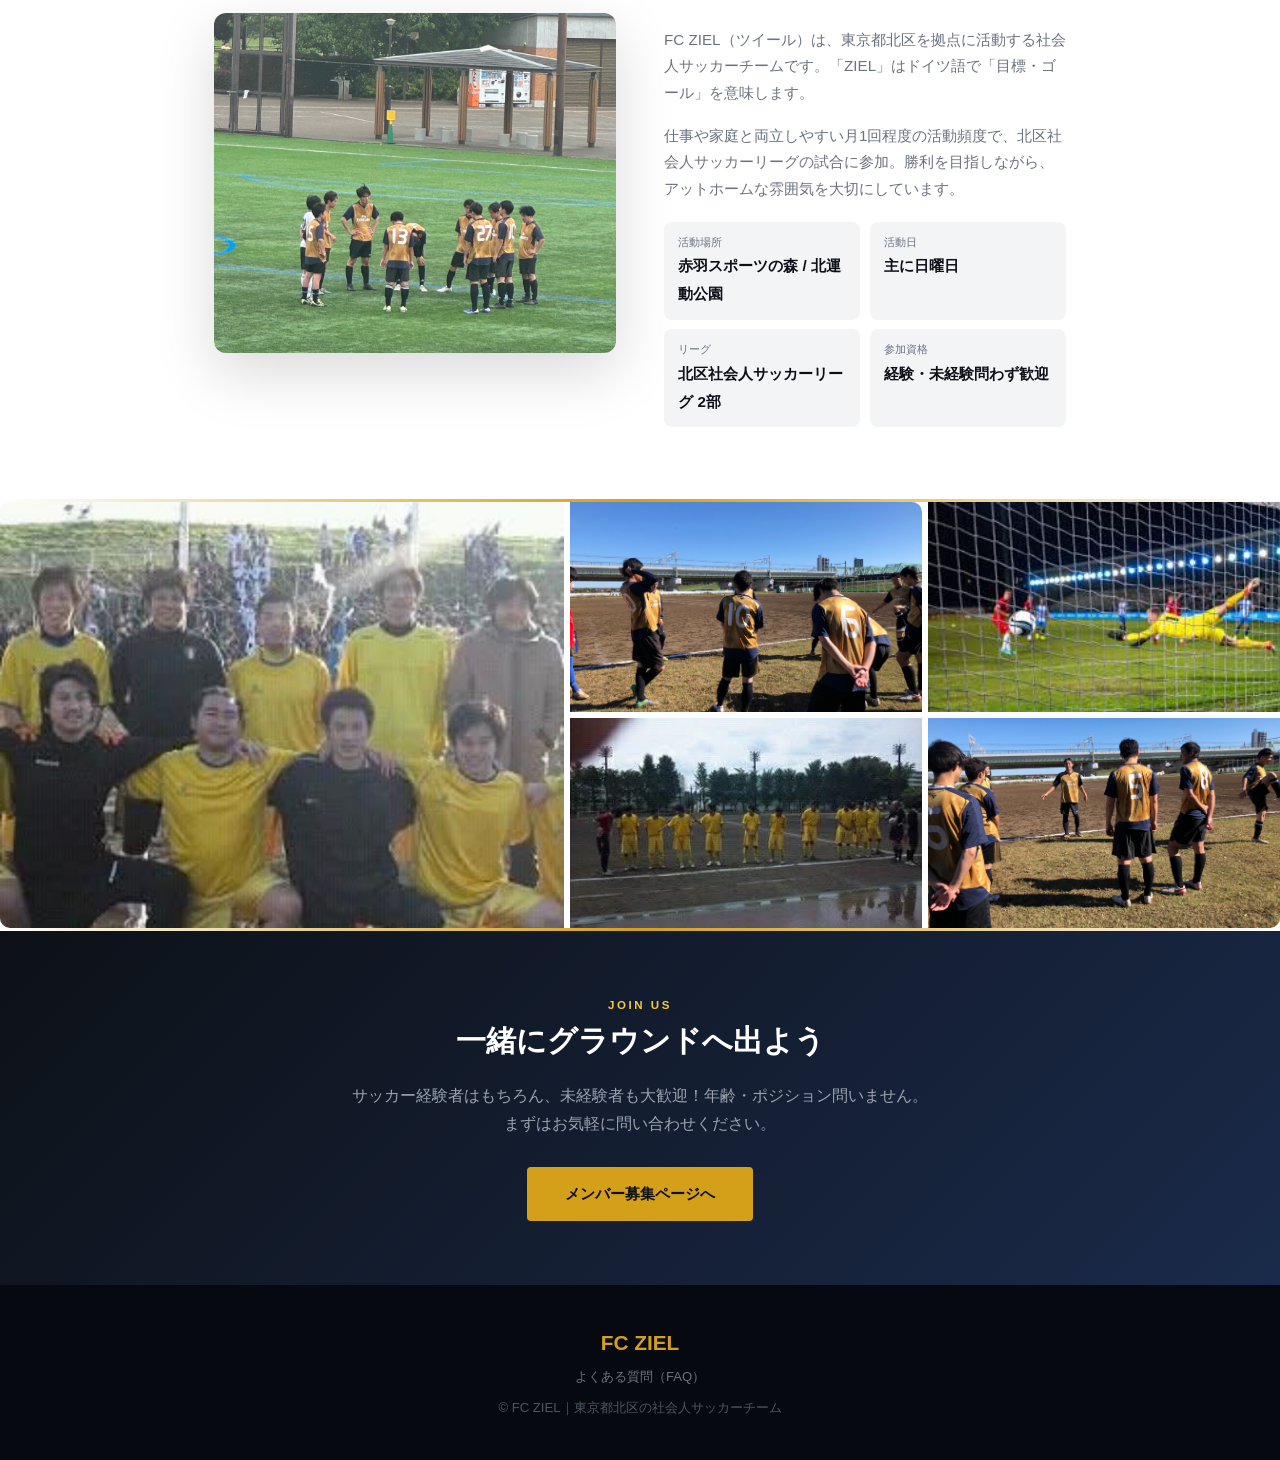
==== commit e30ae13d: "hh" ====
--- a/index.html
+++ b/index.html
@@ -110,7 +110,7 @@
           <span class="news-tag tag-result" data-i18n="tag-result">結果</span>
           <span class="news-date">5/17（日）10:45</span>
           <span class="news-body">2部A　<strong>トリコロール vs FC ZIEL</strong>　@ 赤羽スポーツの森
-            <span class="news-score loss">0 - 3 ●</span>
+            <span class="news-score loss">0 - 4 ●</span>
           </span>
         </div>
 
@@ -196,7 +196,7 @@
         <div class="popup-news">
           <div class="popup-news-item">
             <span class="popup-news-tag tag-result" data-i18n="tag-result">結果</span>
-            <span>5/17（日）トリコロール vs FC ZIEL　<span class="loss">0 - 3 ●</span></span>
+            <span>5/17（日）トリコロール vs FC ZIEL　<span class="loss">0 - 4 ●</span></span>
           </div>
           <div class="popup-news-item">
             <span class="popup-news-tag tag-result" data-i18n="tag-result">結果</span>
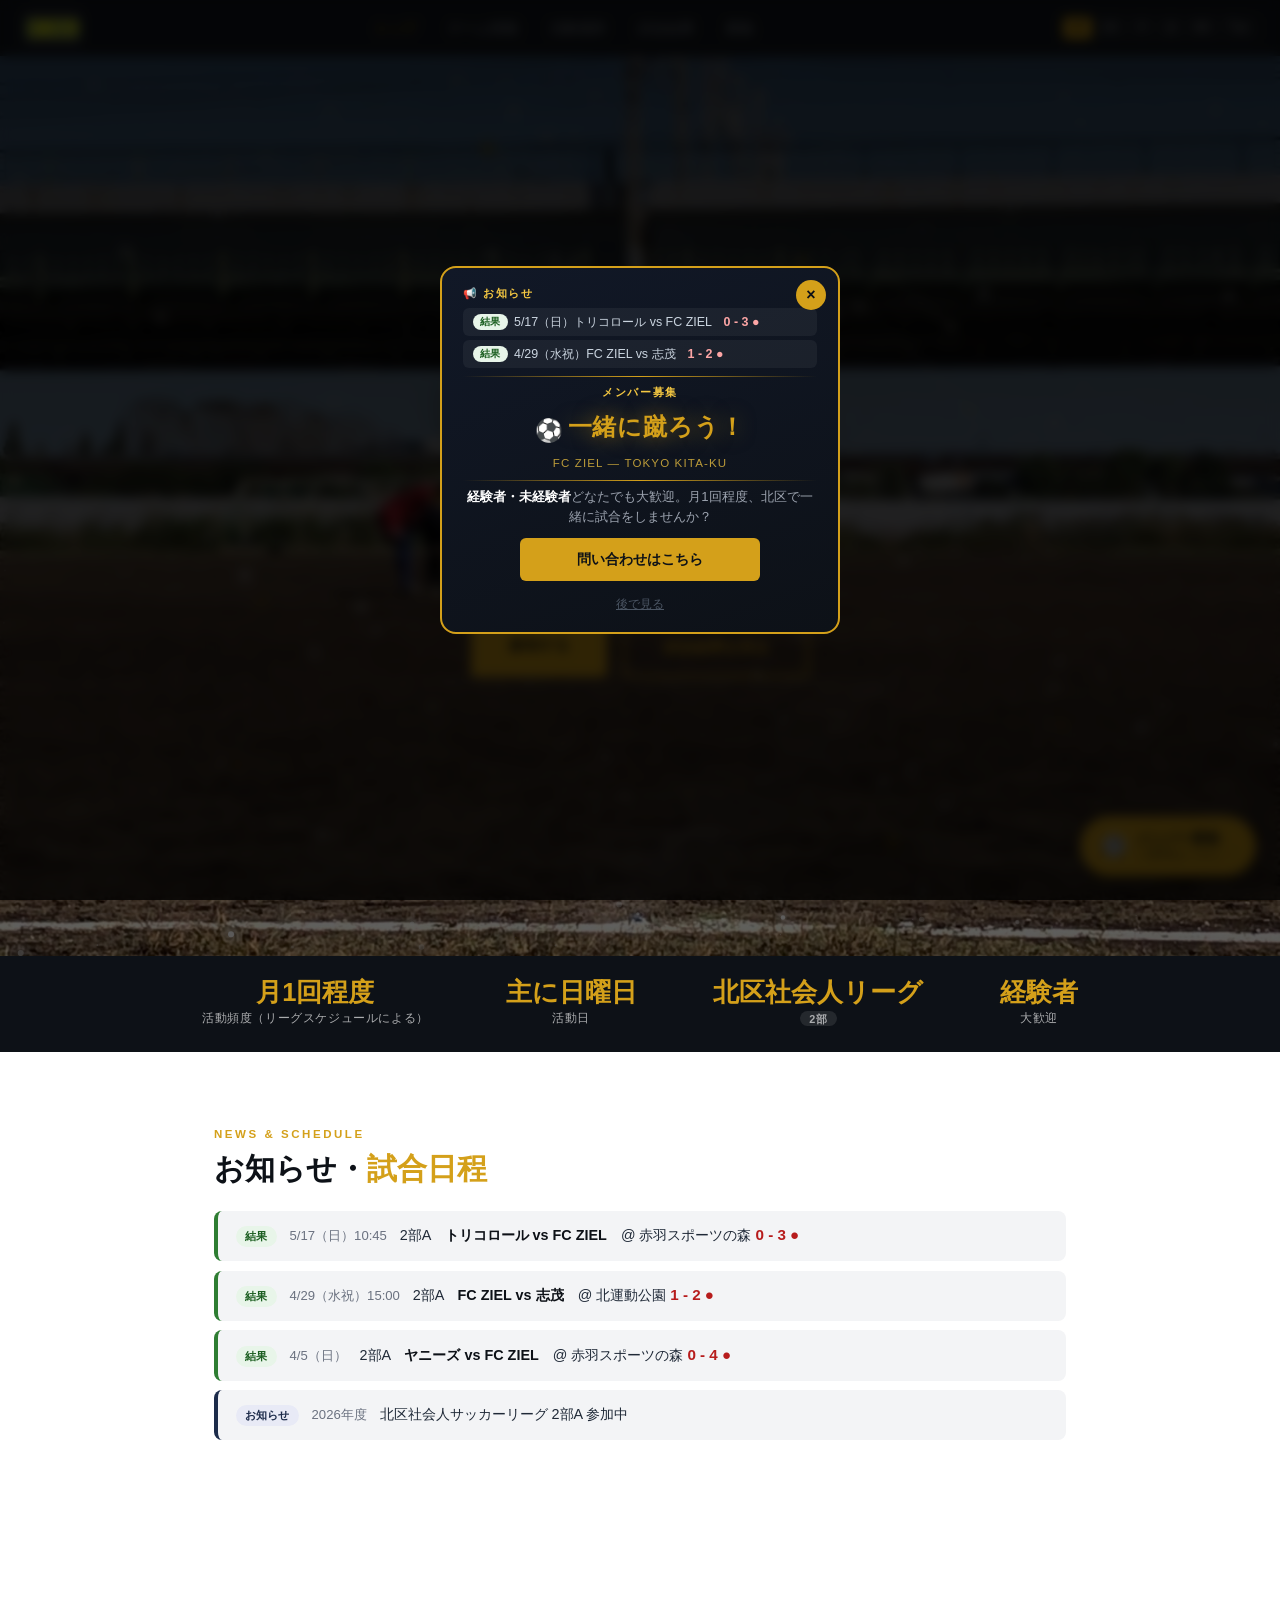
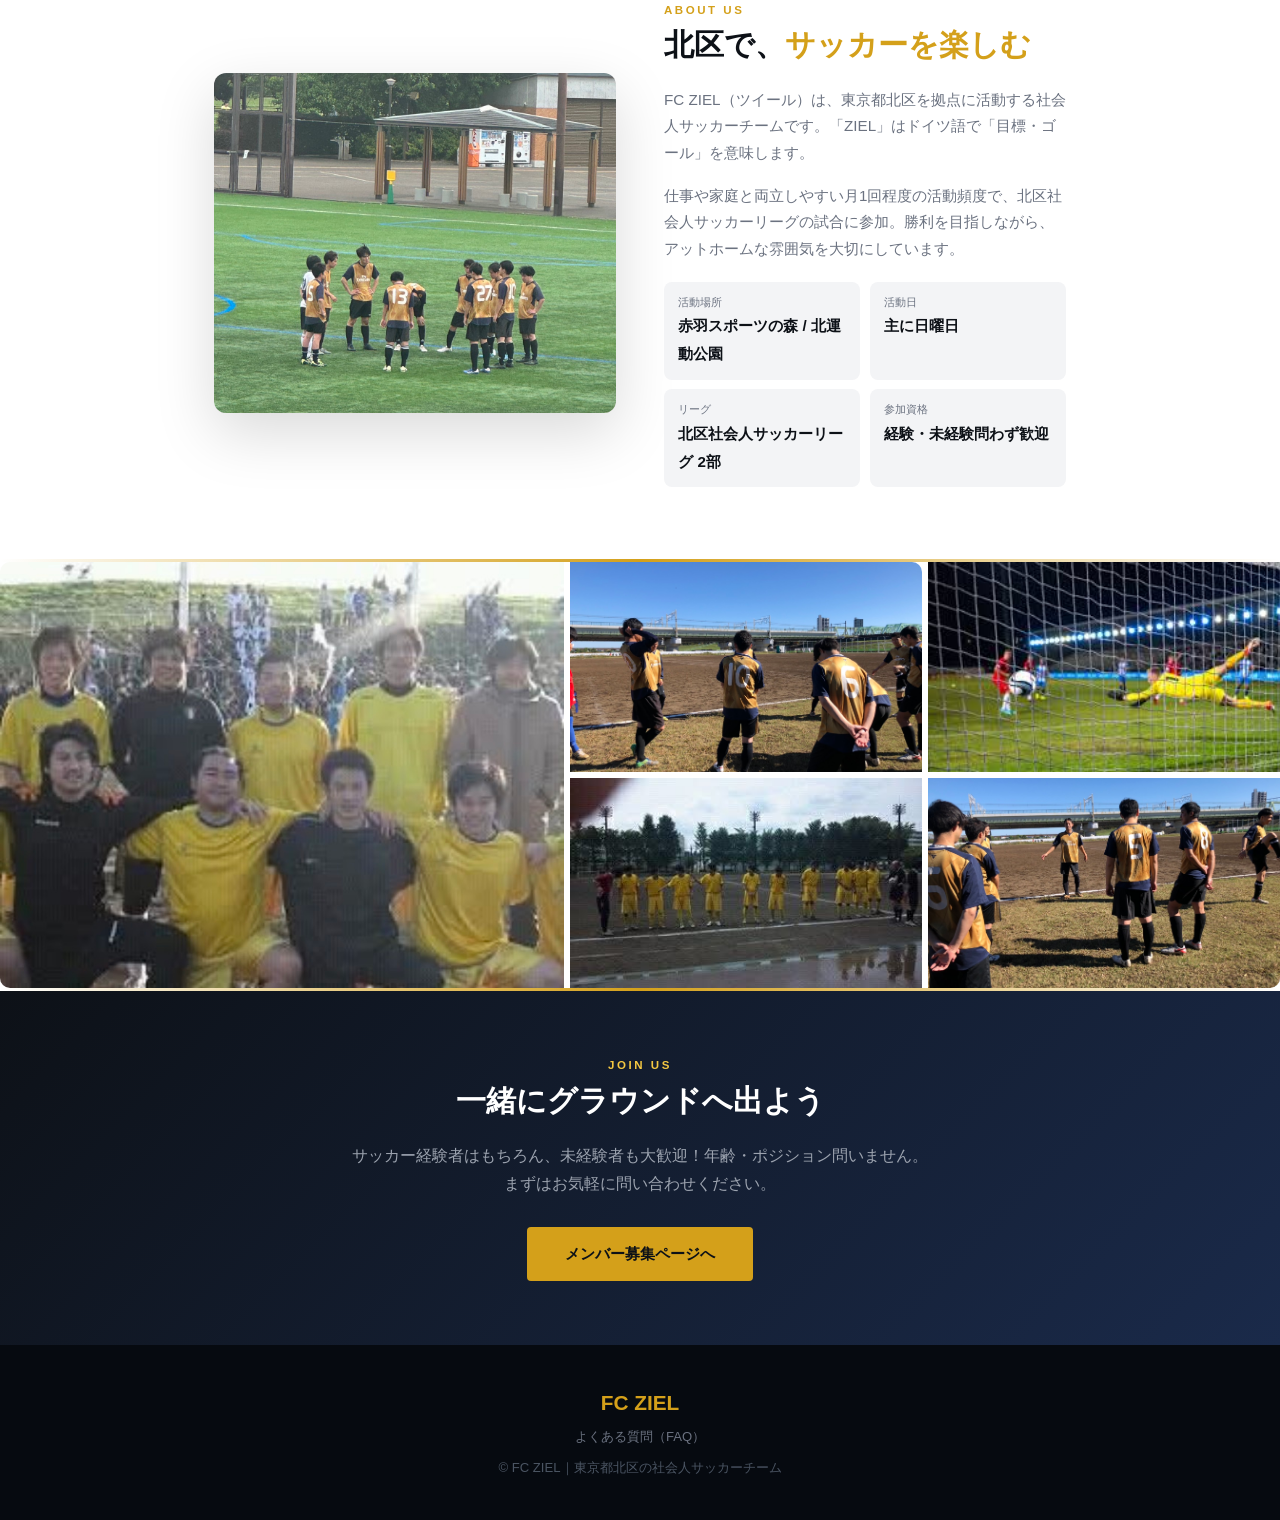
==== commit dc3c3b7a: "ll" ====
--- a/index.html
+++ b/index.html
@@ -110,7 +110,7 @@
           <span class="news-tag tag-result" data-i18n="tag-result">結果</span>
           <span class="news-date">5/17（日）10:45</span>
           <span class="news-body">2部A　<strong>トリコロール vs FC ZIEL</strong>　@ 赤羽スポーツの森
-            <span class="news-score loss">0 - 4 ●</span>
+            <span class="news-score loss">0 - 3 ●</span>
           </span>
         </div>
 
@@ -119,6 +119,14 @@
           <span class="news-date">4/29（水祝）15:00</span>
           <span class="news-body">2部A　<strong>FC ZIEL vs 志茂</strong>　@ 北運動公園
             <span class="news-score loss">1 - 2 ●</span>
+          </span>
+        </div>
+
+        <div class="news-item news-result">
+          <span class="news-tag tag-result" data-i18n="tag-result">結果</span>
+          <span class="news-date">4/5（日）</span>
+          <span class="news-body">2部A　<strong>ヤニーズ vs FC ZIEL</strong>　@ 赤羽スポーツの森
+            <span class="news-score loss">0 - 4 ●</span>
           </span>
         </div>
 
@@ -196,7 +204,7 @@
         <div class="popup-news">
           <div class="popup-news-item">
             <span class="popup-news-tag tag-result" data-i18n="tag-result">結果</span>
-            <span>5/17（日）トリコロール vs FC ZIEL　<span class="loss">0 - 4 ●</span></span>
+            <span>5/17（日）トリコロール vs FC ZIEL　<span class="loss">0 - 3 ●</span></span>
           </div>
           <div class="popup-news-item">
             <span class="popup-news-tag tag-result" data-i18n="tag-result">結果</span>
